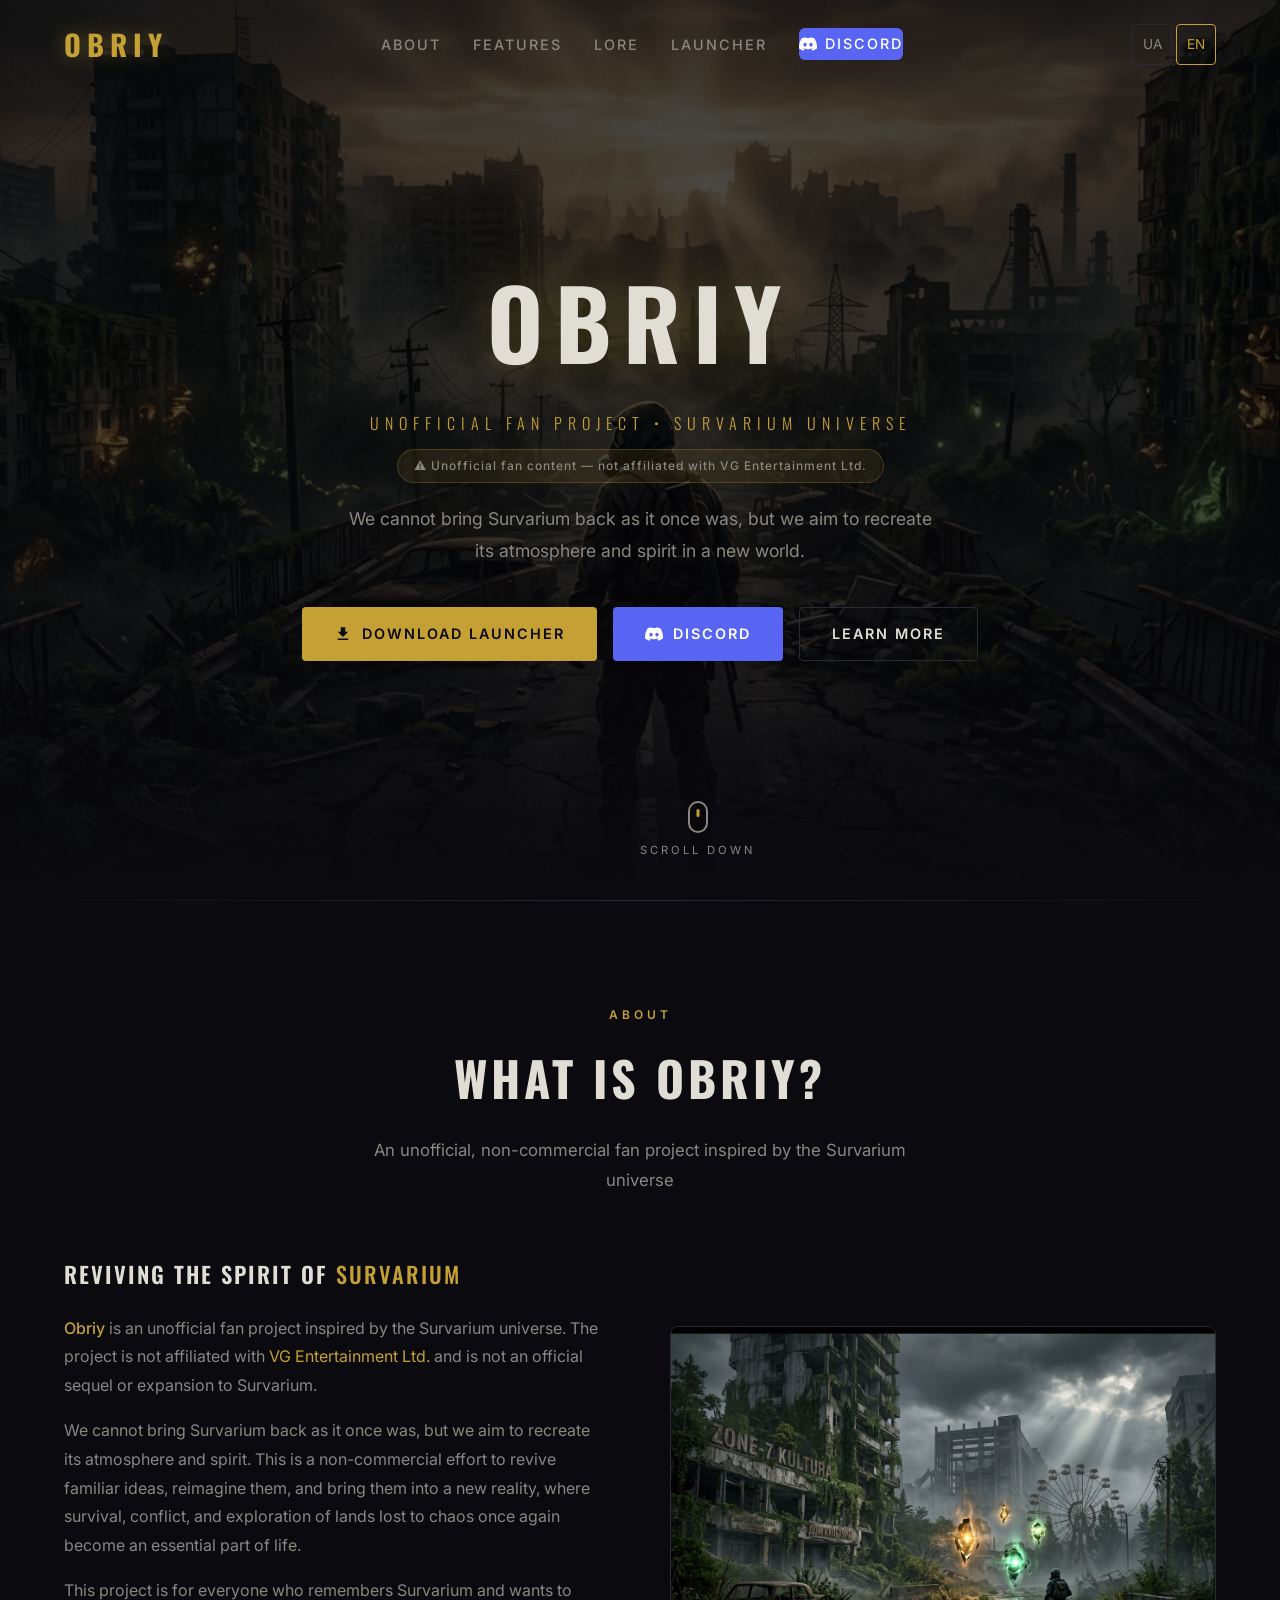
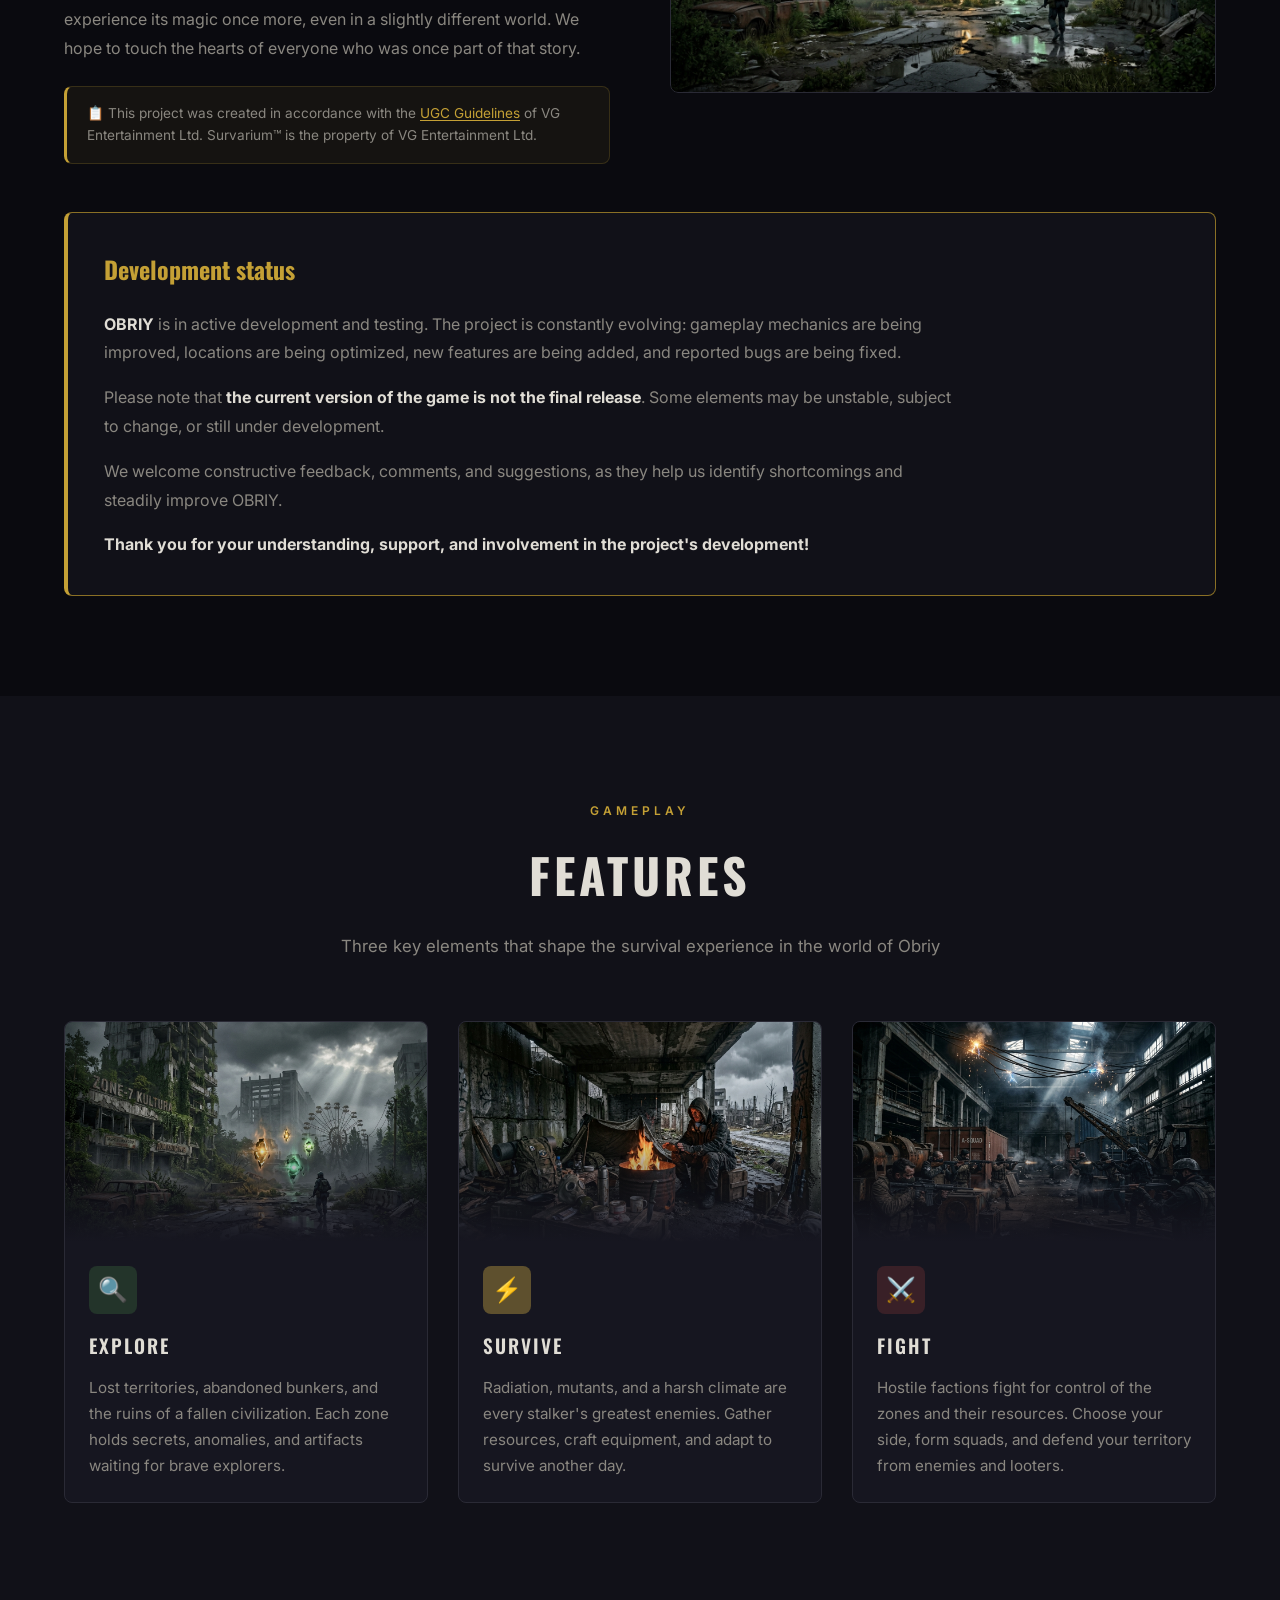
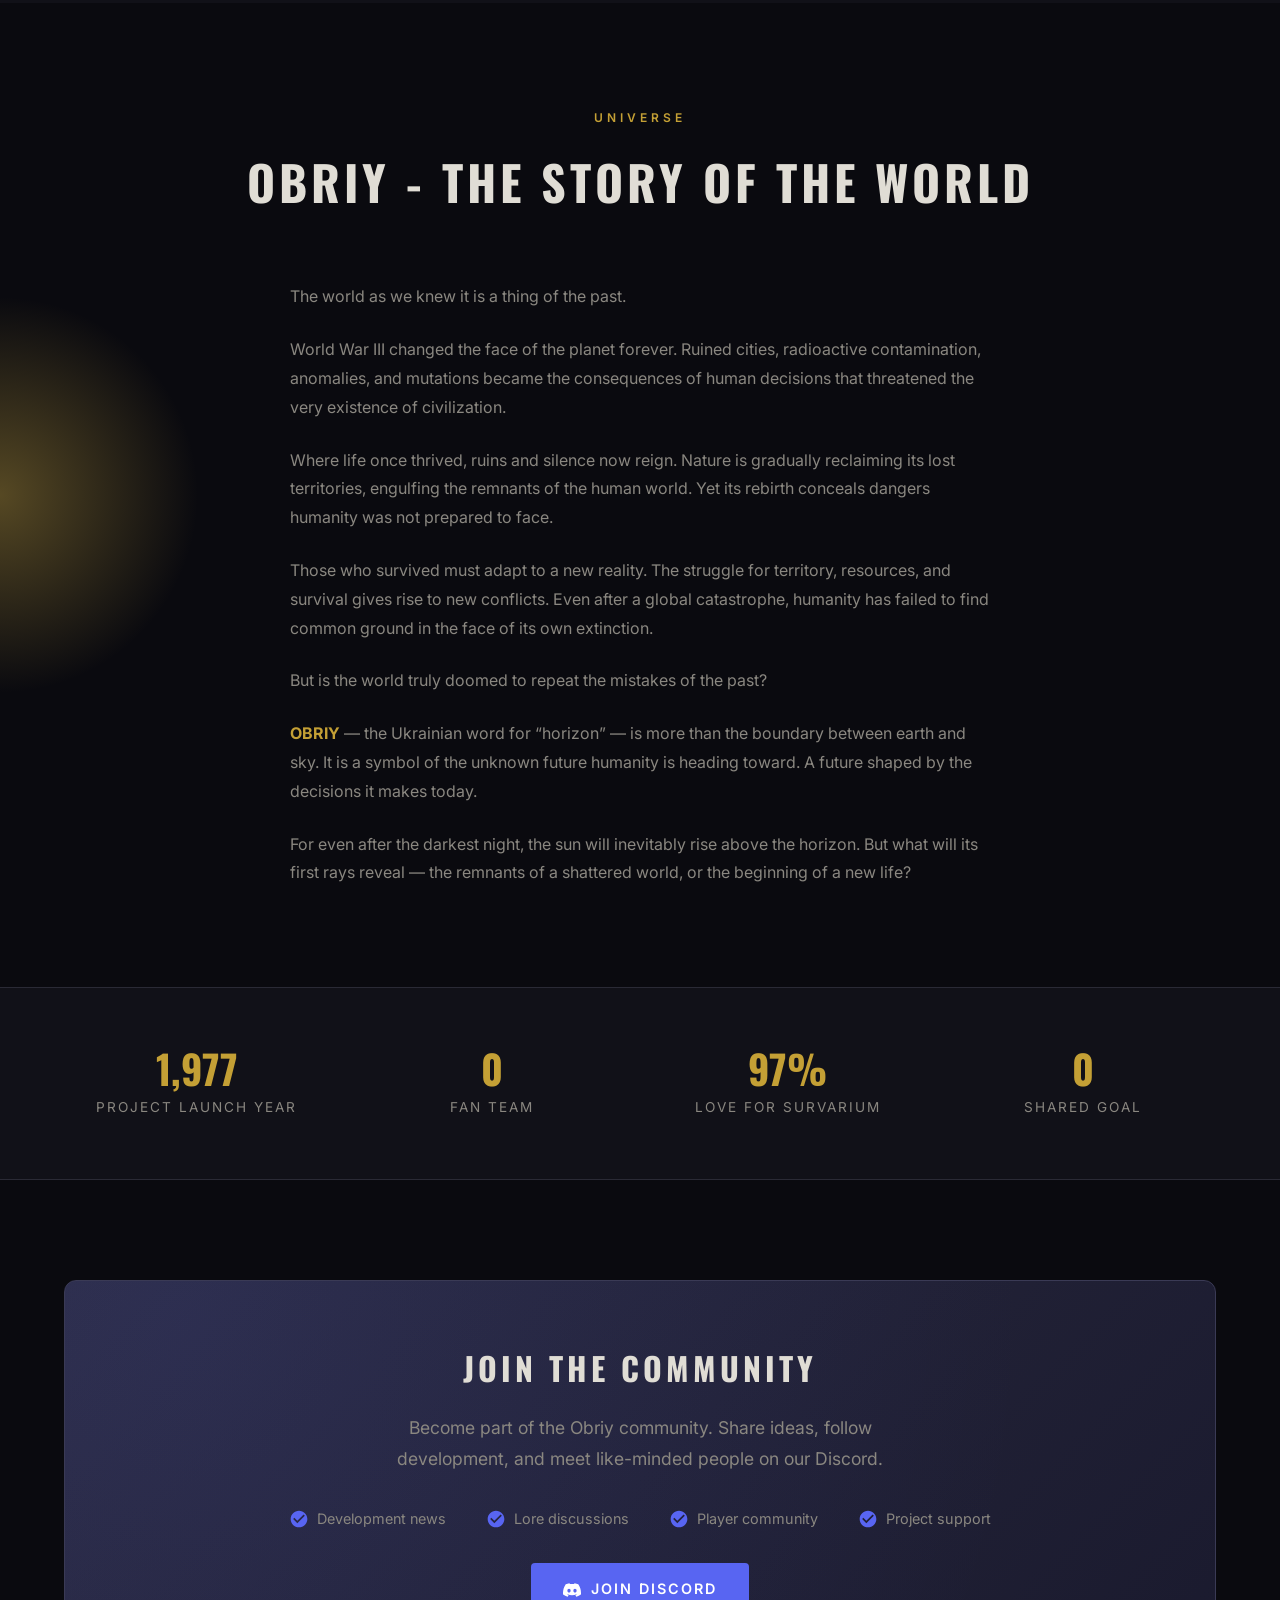
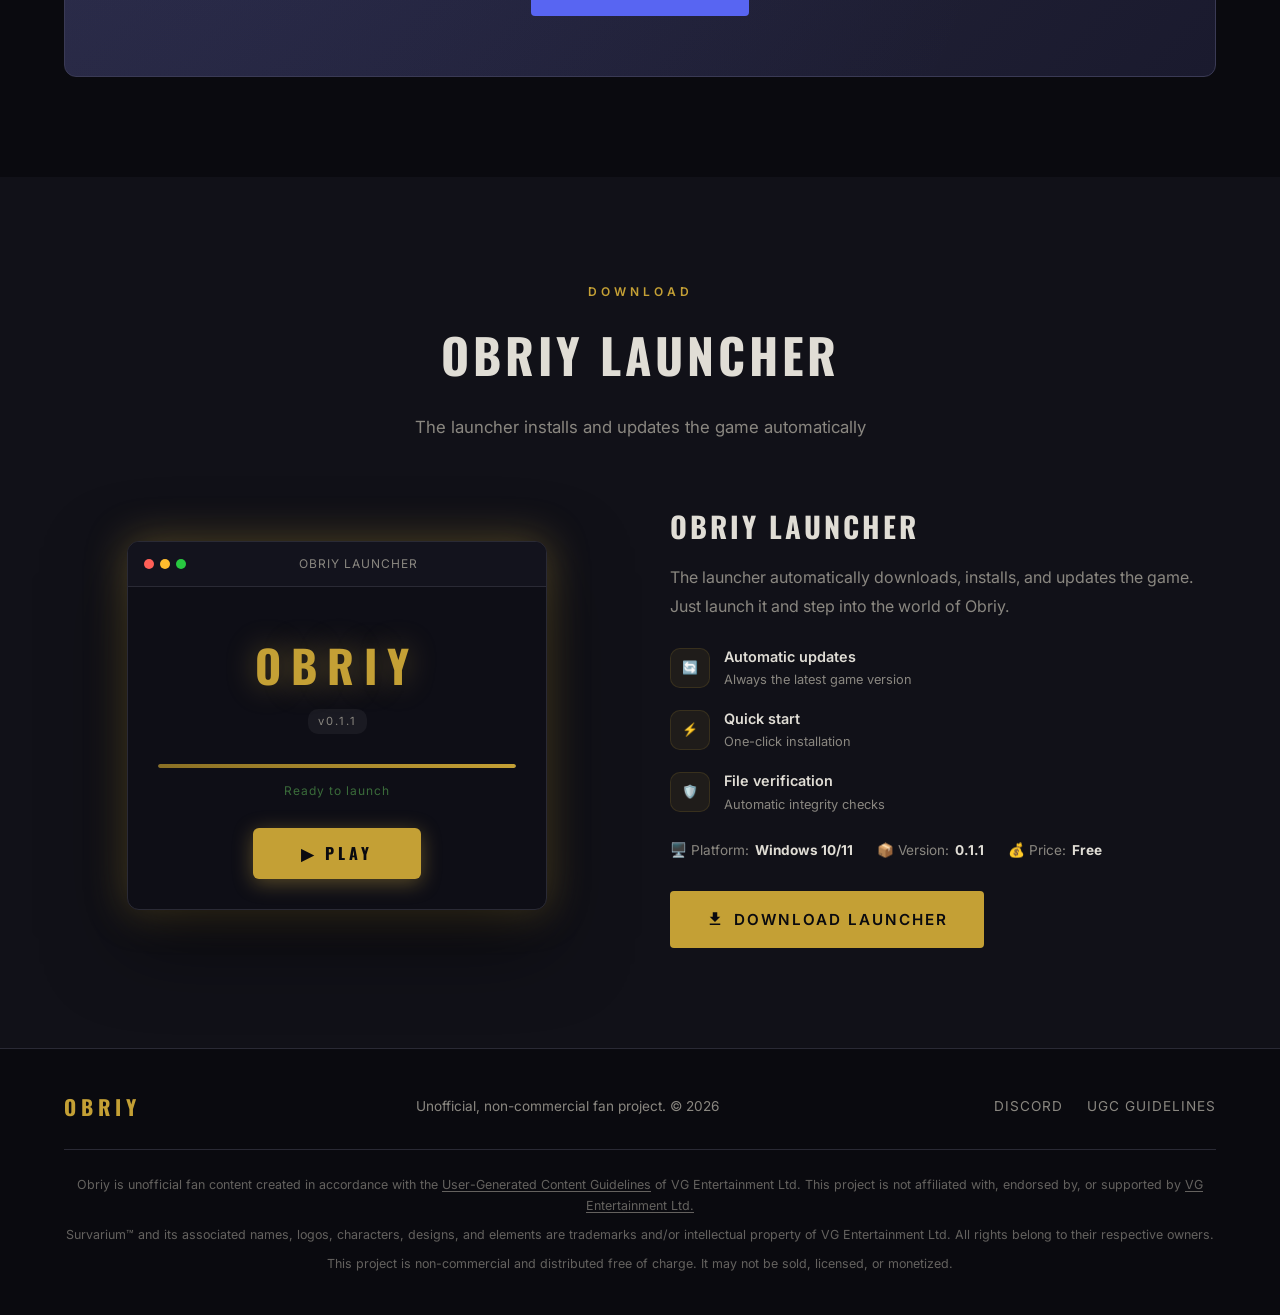
==== en.html @ e48eadc6 "Оновлення сайту: локалізація, історія світу та запускач" ====
<!DOCTYPE html>
<html lang="en">
<head>
  <meta charset="UTF-8">
  <meta name="viewport" content="width=device-width, initial-scale=1.0">
  <title>OBRIY — Unofficial Fan Project | Inspired by Survarium</title>
  <meta name="description" content="Obriy is an unofficial, non-commercial fan project inspired by the Survarium universe. Not affiliated with VG Entertainment Ltd. Created in accordance with the UGC Guidelines.">
  <meta name="keywords" content="Obriy, Survarium, fan project, fan content, unofficial, survival, post-apocalyptic, game">

  <!-- Open Graph -->
  <meta property="og:title" content="OBRIY — Unofficial Fan Project | Inspired by Survarium">
  <meta property="og:description" content="Obriy — unofficial, non-commercial fan project inspired by the Survarium universe. Not affiliated with or endorsed by VG Entertainment Ltd.">
  <meta property="og:image" content="images/hero-bg.jpg">
  <meta property="og:type" content="website">

  <!-- Fonts -->
  <link rel="preconnect" href="https://fonts.googleapis.com">
  <link rel="preconnect" href="https://fonts.gstatic.com" crossorigin>
  <link href="https://fonts.googleapis.com/css2?family=Inter:wght@300;400;500;600;700&family=Oswald:wght@300;400;500;600;700&display=swap" rel="stylesheet">

  <!-- Favicon -->
  <link rel="icon" type="image/svg+xml" href="data:image/svg+xml,%3Csvg xmlns='http://www.w3.org/2000/svg' viewBox='0 0 100 100'%3E%3Ctext y='.9em' font-size='90'%3E🌄%3C/text%3E%3C/svg%3E">

  <link rel="alternate" hreflang="uk" href="index.html">
  <link rel="alternate" hreflang="en" href="en.html">
  <script src="js/language.js"></script>

  <!-- Styles -->
  <link rel="stylesheet" href="css/style.css">

  <style>
    body { overflow: hidden; }
  </style>
</head>
<body>

  <!-- ===== PRELOADER ===== -->
  <div id="preloader">
    <div class="preloader-inner">
      <div class="preloader-logo">OBRIY</div>
      <div class="preloader-bar">
        <div class="preloader-bar-fill"></div>
      </div>
    </div>
  </div>

  <!-- ===== NAVIGATION ===== -->
  <nav class="navbar" role="navigation" aria-label="Main navigation">
    <div class="container">
      <a href="#" class="nav-logo">OBRIY</a>

      <ul class="nav-links">
        <li><a href="#about">About</a></li>
        <li><a href="#features">Features</a></li>
        <li><a href="#lore">Lore</a></li>
        <li><a href="#download">Launcher</a></li>
        <li>
          <a href="https://discord.gg/PwtxGY5gH5" target="_blank" rel="noopener" class="nav-discord">
            <svg viewBox="0 0 24 24" xmlns="http://www.w3.org/2000/svg">
              <path d="M20.317 4.37a19.791 19.791 0 0 0-4.885-1.515.074.074 0 0 0-.079.037c-.21.375-.444.864-.608 1.25a18.27 18.27 0 0 0-5.487 0 12.64 12.64 0 0 0-.617-1.25.077.077 0 0 0-.079-.037A19.736 19.736 0 0 0 3.677 4.37a.07.07 0 0 0-.032.027C.533 9.046-.32 13.58.099 18.057a.082.082 0 0 0 .031.057 19.9 19.9 0 0 0 5.993 3.03.078.078 0 0 0 .084-.028 14.09 14.09 0 0 0 1.226-1.994.076.076 0 0 0-.041-.106 13.107 13.107 0 0 1-1.872-.892.077.077 0 0 1-.008-.128 10.2 10.2 0 0 0 .372-.292.074.074 0 0 1 .077-.01c3.928 1.793 8.18 1.793 12.062 0a.074.074 0 0 1 .078.01c.12.098.246.198.373.292a.077.077 0 0 1-.006.127 12.299 12.299 0 0 1-1.873.892.077.077 0 0 0-.041.107c.36.698.772 1.362 1.225 1.993a.076.076 0 0 0 .084.028 19.839 19.839 0 0 0 6.002-3.03.077.077 0 0 0 .032-.054c.5-5.177-.838-9.674-3.549-13.66a.061.061 0 0 0-.031-.03zM8.02 15.33c-1.183 0-2.157-1.085-2.157-2.419 0-1.333.956-2.419 2.157-2.419 1.21 0 2.176 1.095 2.157 2.42 0 1.333-.956 2.418-2.157 2.418zm7.975 0c-1.183 0-2.157-1.085-2.157-2.419 0-1.333.956-2.419 2.157-2.419 1.21 0 2.176 1.095 2.157 2.42 0 1.333-.947 2.418-2.157 2.418z"/>
            </svg>
            Discord
          </a>
        </li>
      </ul>

      <div class="language-switch" role="group" aria-label="Site language">
        <a href="index.html?lang=uk" lang="uk" hreflang="uk" data-language="uk" >UA</a>
        <a href="en.html?lang=en" lang="en" hreflang="en" data-language="en" aria-current="true">EN</a>
      </div>

      <div class="nav-toggle" aria-label="Open menu">
        <span></span>
        <span></span>
        <span></span>
      </div>
    </div>
  </nav>

  <!-- ===== HERO ===== -->
  <section class="hero" id="hero">
    <div class="hero-bg"></div>
    <div class="hero-overlay"></div>

    <!-- Floating particles -->
    <div class="hero-particles">
      <div class="particle"></div>
      <div class="particle"></div>
      <div class="particle"></div>
      <div class="particle"></div>
      <div class="particle"></div>
      <div class="particle"></div>
      <div class="particle"></div>
      <div class="particle"></div>
    </div>

    <div class="hero-content">
      <h1 class="hero-title">OBRIY</h1>
      <p class="hero-subtitle">Unofficial Fan Project • Survarium Universe</p>
      <p class="hero-fan-badge">⚠ Unofficial fan content — not affiliated with VG Entertainment Ltd.</p>
      <p class="hero-description">
        We cannot bring Survarium back as it once was, but we aim to recreate its atmosphere and spirit in a new world.
      </p>
      <div class="hero-actions">
        <a href="https://github.com/ObriyGame/Obriy/releases/download/Launcher_Setup_0.1.1/OBRIY_Launcher_Setup_0.1.1.exe" class="btn btn-primary">
          <svg viewBox="0 0 24 24" xmlns="http://www.w3.org/2000/svg"><path d="M19 9h-4V3H9v6H5l7 7 7-7zM5 18v2h14v-2H5z"/></svg>
          Download launcher
        </a>
        <a href="https://discord.gg/PwtxGY5gH5" target="_blank" rel="noopener" class="btn btn-discord">
          <svg viewBox="0 0 24 24" xmlns="http://www.w3.org/2000/svg">
            <path d="M20.317 4.37a19.791 19.791 0 0 0-4.885-1.515.074.074 0 0 0-.079.037c-.21.375-.444.864-.608 1.25a18.27 18.27 0 0 0-5.487 0 12.64 12.64 0 0 0-.617-1.25.077.077 0 0 0-.079-.037A19.736 19.736 0 0 0 3.677 4.37a.07.07 0 0 0-.032.027C.533 9.046-.32 13.58.099 18.057a.082.082 0 0 0 .031.057 19.9 19.9 0 0 0 5.993 3.03.078.078 0 0 0 .084-.028 14.09 14.09 0 0 0 1.226-1.994.076.076 0 0 0-.041-.106 13.107 13.107 0 0 1-1.872-.892.077.077 0 0 1-.008-.128 10.2 10.2 0 0 0 .372-.292.074.074 0 0 1 .077-.01c3.928 1.793 8.18 1.793 12.062 0a.074.074 0 0 1 .078.01c.12.098.246.198.373.292a.077.077 0 0 1-.006.127 12.299 12.299 0 0 1-1.873.892.077.077 0 0 0-.041.107c.36.698.772 1.362 1.225 1.993a.076.076 0 0 0 .084.028 19.839 19.839 0 0 0 6.002-3.03.077.077 0 0 0 .032-.054c.5-5.177-.838-9.674-3.549-13.66a.061.061 0 0 0-.031-.03zM8.02 15.33c-1.183 0-2.157-1.085-2.157-2.419 0-1.333.956-2.419 2.157-2.419 1.21 0 2.176 1.095 2.157 2.42 0 1.333-.956 2.418-2.157 2.418zm7.975 0c-1.183 0-2.157-1.085-2.157-2.419 0-1.333.956-2.419 2.157-2.419 1.21 0 2.176 1.095 2.157 2.42 0 1.333-.947 2.418-2.157 2.418z"/>
          </svg>
          Discord
        </a>
        <a href="#about" class="btn btn-outline">Learn more</a>
      </div>
    </div>

    <div class="scroll-indicator">
      <div class="mouse"></div>
      <span>Scroll down</span>
    </div>
  </section>

  <!-- ===== ABOUT ===== -->
  <section class="about section-padding" id="about">
    <div class="container">
      <div class="section-header reveal">
        <span class="section-tag">About</span>
        <h2 class="section-title">What is Obriy?</h2>
        <p class="section-desc">
          An unofficial, non-commercial fan project inspired by the Survarium universe
        </p>
      </div>

      <div class="about-grid">
        <div class="about-text reveal">
          <h3>Reviving the spirit of <span class="highlight">Survarium</span></h3>
          <p>
            <span class="highlight">Obriy</span> is an unofficial fan project inspired by the Survarium universe. The project is not affiliated with 
            <a href="https://vgentertainment.com" target="_blank" rel="noopener">VG Entertainment Ltd.</a> 
            and is not an official sequel or expansion to Survarium.
          </p>
          <p>
            We cannot bring Survarium back as it once was, but we aim to recreate its atmosphere and spirit. This is a non-commercial effort to revive familiar ideas, reimagine them, and bring them into a new reality, where survival, conflict, and exploration of lands lost to chaos once again become an essential part of life.
          </p>
          <p>
            This project is for everyone who remembers Survarium and wants to experience its magic once more, even in a slightly different world. We hope to touch the hearts of everyone who was once part of that story.
          </p>
          <div class="ugc-notice">
            <p>
              📋 This project was created in accordance with the 
              <a href="https://vgentertainment.com/ugc-guidelines/" target="_blank" rel="noopener">UGC Guidelines</a> 
              of VG Entertainment Ltd. Survarium™ is the property of VG Entertainment Ltd.
            </p>
          </div>
        </div>
        <div class="about-image reveal reveal-delay-2">
          <img src="images/feature-explore.jpg" alt="Mysterious territories of Obriy" loading="lazy">
        </div>
      </div>

      <aside class="development-notice" aria-labelledby="development-title">
        <h3 id="development-title">Development status</h3>
        <p><strong>OBRIY</strong> is in active development and testing. The project is constantly evolving: gameplay mechanics are being improved, locations are being optimized, new features are being added, and reported bugs are being fixed.</p>
        <p>Please note that <strong>the current version of the game is not the final release</strong>. Some elements may be unstable, subject to change, or still under development.</p>
        <p>We welcome constructive feedback, comments, and suggestions, as they help us identify shortcomings and steadily improve OBRIY.</p>
        <p><strong>Thank you for your understanding, support, and involvement in the project's development!</strong></p>
      </aside>
    </div>
  </section>

  <!-- ===== FEATURES ===== -->
  <section class="features section-padding" id="features">
    <div class="container">
      <div class="section-header reveal">
        <span class="section-tag">Gameplay</span>
        <h2 class="section-title">Features</h2>
        <p class="section-desc">
          Three key elements that shape the survival experience in the world of Obriy
        </p>
      </div>

      <div class="features-grid">
        <!-- Feature 1: Explore -->
        <div class="feature-card reveal reveal-delay-1">
          <div class="feature-card-image">
            <img src="images/feature-explore.jpg" alt="Exploring the zones" loading="lazy">
          </div>
          <div class="feature-card-content">
            <div class="feature-icon explore">🔍</div>
            <h3>Explore</h3>
            <p>
              Lost territories, abandoned bunkers, and the ruins of a fallen civilization. Each zone holds secrets, anomalies, and artifacts waiting for brave explorers.
            </p>
          </div>
        </div>

        <!-- Feature 2: Survive -->
        <div class="feature-card reveal reveal-delay-2">
          <div class="feature-card-image">
            <img src="images/feature-survive.jpg" alt="Survival" loading="lazy">
          </div>
          <div class="feature-card-content">
            <div class="feature-icon survive">⚡</div>
            <h3>Survive</h3>
            <p>
              Radiation, mutants, and a harsh climate are every stalker's greatest enemies. Gather resources, craft equipment, and adapt to survive another day.
            </p>
          </div>
        </div>

        <!-- Feature 3: Fight -->
        <div class="feature-card reveal reveal-delay-3">
          <div class="feature-card-image">
            <img src="images/feature-fight.jpg" alt="Combat" loading="lazy">
          </div>
          <div class="feature-card-content">
            <div class="feature-icon fight">⚔️</div>
            <h3>Fight</h3>
            <p>
              Hostile factions fight for control of the zones and their resources. Choose your side, form squads, and defend your territory from enemies and looters.
            </p>
          </div>
        </div>
      </div>
    </div>
  </section>

  <!-- ===== LORE ===== -->
  <section class="lore section-padding" id="lore">
    <div class="container">
      <div class="lore-content">
        <div class="section-header reveal">
          <span class="section-tag">Universe</span>
          <h2 class="section-title">OBRIY - The Story of the World</h2>
        </div>

        <div class="lore-story">
          <p class="reveal">The world as we knew it is a thing of the past.</p>
          <p class="reveal">World War III changed the face of the planet forever. Ruined cities, radioactive contamination, anomalies, and mutations became the consequences of human decisions that threatened the very existence of civilization.</p>
          <p class="reveal">Where life once thrived, ruins and silence now reign. Nature is gradually reclaiming its lost territories, engulfing the remnants of the human world. Yet its rebirth conceals dangers humanity was not prepared to face.</p>
          <p class="reveal">Those who survived must adapt to a new reality. The struggle for territory, resources, and survival gives rise to new conflicts. Even after a global catastrophe, humanity has failed to find common ground in the face of its own extinction.</p>
          <p class="reveal">But is the world truly doomed to repeat the mistakes of the past?</p>
          <p class="reveal"><strong>OBRIY</strong> — the Ukrainian word for “horizon” — is more than the boundary between earth and sky. It is a symbol of the unknown future humanity is heading toward. A future shaped by the decisions it makes today.</p>
          <p class="reveal">For even after the darkest night, the sun will inevitably rise above the horizon. But what will its first rays reveal — the remnants of a shattered world, or the beginning of a new life?</p>
        </div>
      </div>
    </div>
  </section>

  <!-- ===== STATS ===== -->
  <section class="stats" id="stats">
    <div class="container">
      <div class="stats-grid">
        <div class="stat-item reveal">
          <div class="stat-number" data-target="2025" data-suffix="">0</div>
          <div class="stat-label">Project launch year</div>
        </div>
        <div class="stat-item reveal reveal-delay-1">
          <div class="stat-number" data-target="1" data-suffix="">0</div>
          <div class="stat-label">Fan team</div>
        </div>
        <div class="stat-item reveal reveal-delay-2">
          <div class="stat-number" data-target="100" data-suffix="%">0</div>
          <div class="stat-label">Love for Survarium</div>
        </div>
        <div class="stat-item reveal reveal-delay-3">
          <div class="stat-number" data-target="1" data-suffix="">0</div>
          <div class="stat-label">Shared goal</div>
        </div>
      </div>
    </div>
  </section>

  <!-- ===== COMMUNITY / DISCORD ===== -->
  <section class="community section-padding" id="community">
    <div class="container">
      <div class="community-card reveal">
        <h2>Join the community</h2>
        <p>
          Become part of the Obriy community. Share ideas, follow development, and meet like-minded people on our Discord.
        </p>

        <div class="discord-features">
          <div class="discord-feature">
            <svg viewBox="0 0 24 24" xmlns="http://www.w3.org/2000/svg">
              <path d="M12 2C6.48 2 2 6.48 2 12s4.48 10 10 10 10-4.48 10-10S17.52 2 12 2zm-2 15l-5-5 1.41-1.41L10 14.17l7.59-7.59L19 8l-9 9z"/>
            </svg>
            Development news
          </div>
          <div class="discord-feature">
            <svg viewBox="0 0 24 24" xmlns="http://www.w3.org/2000/svg">
              <path d="M12 2C6.48 2 2 6.48 2 12s4.48 10 10 10 10-4.48 10-10S17.52 2 12 2zm-2 15l-5-5 1.41-1.41L10 14.17l7.59-7.59L19 8l-9 9z"/>
            </svg>
            Lore discussions
          </div>
          <div class="discord-feature">
            <svg viewBox="0 0 24 24" xmlns="http://www.w3.org/2000/svg">
              <path d="M12 2C6.48 2 2 6.48 2 12s4.48 10 10 10 10-4.48 10-10S17.52 2 12 2zm-2 15l-5-5 1.41-1.41L10 14.17l7.59-7.59L19 8l-9 9z"/>
            </svg>
            Player community
          </div>
          <div class="discord-feature">
            <svg viewBox="0 0 24 24" xmlns="http://www.w3.org/2000/svg">
              <path d="M12 2C6.48 2 2 6.48 2 12s4.48 10 10 10 10-4.48 10-10S17.52 2 12 2zm-2 15l-5-5 1.41-1.41L10 14.17l7.59-7.59L19 8l-9 9z"/>
            </svg>
            Project support
          </div>
        </div>

        <a href="https://discord.gg/PwtxGY5gH5" target="_blank" rel="noopener" class="btn btn-discord">
          <svg viewBox="0 0 24 24" xmlns="http://www.w3.org/2000/svg">
            <path d="M20.317 4.37a19.791 19.791 0 0 0-4.885-1.515.074.074 0 0 0-.079.037c-.21.375-.444.864-.608 1.25a18.27 18.27 0 0 0-5.487 0 12.64 12.64 0 0 0-.617-1.25.077.077 0 0 0-.079-.037A19.736 19.736 0 0 0 3.677 4.37a.07.07 0 0 0-.032.027C.533 9.046-.32 13.58.099 18.057a.082.082 0 0 0 .031.057 19.9 19.9 0 0 0 5.993 3.03.078.078 0 0 0 .084-.028 14.09 14.09 0 0 0 1.226-1.994.076.076 0 0 0-.041-.106 13.107 13.107 0 0 1-1.872-.892.077.077 0 0 1-.008-.128 10.2 10.2 0 0 0 .372-.292.074.074 0 0 1 .077-.01c3.928 1.793 8.18 1.793 12.062 0a.074.074 0 0 1 .078.01c.12.098.246.198.373.292a.077.077 0 0 1-.006.127 12.299 12.299 0 0 1-1.873.892.077.077 0 0 0-.041.107c.36.698.772 1.362 1.225 1.993a.076.076 0 0 0 .084.028 19.839 19.839 0 0 0 6.002-3.03.077.077 0 0 0 .032-.054c.5-5.177-.838-9.674-3.549-13.66a.061.061 0 0 0-.031-.03zM8.02 15.33c-1.183 0-2.157-1.085-2.157-2.419 0-1.333.956-2.419 2.157-2.419 1.21 0 2.176 1.095 2.157 2.42 0 1.333-.956 2.418-2.157 2.418zm7.975 0c-1.183 0-2.157-1.085-2.157-2.419 0-1.333.956-2.419 2.157-2.419 1.21 0 2.176 1.095 2.157 2.42 0 1.333-.947 2.418-2.157 2.418z"/>
          </svg>
          Join Discord
        </a>
      </div>
    </div>
  </section>

  <!-- ===== DOWNLOAD LAUNCHER ===== -->
  <section class="download section-padding" id="download">
    <div class="container">
      <div class="section-header reveal">
        <span class="section-tag">Download</span>
        <h2 class="section-title">Obriy Launcher</h2>
        <p class="section-desc">
          The launcher installs and updates the game automatically
        </p>
      </div>

      <div class="download-launcher reveal">
        <!-- Launcher visual -->
        <div class="launcher-preview">
          <div class="launcher-window">
            <div class="launcher-titlebar">
              <div class="launcher-dots">
                <span></span><span></span><span></span>
              </div>
              <span class="launcher-titlebar-text">Obriy Launcher</span>
              <div></div>
            </div>
            <div class="launcher-body">
              <div class="launcher-logo-area">
                <span class="launcher-logo-text">OBRIY</span>
                <span class="launcher-version">v0.1.1</span>
              </div>
              <div class="launcher-progress">
                <div class="launcher-progress-bar">
                  <div class="launcher-progress-fill"></div>
                </div>
                <span class="launcher-progress-label">Ready to launch</span>
              </div>
              <div class="launcher-play-btn">▶ PLAY</div>
            </div>
          </div>
        </div>

        <!-- Launcher info -->
        <div class="launcher-info">
          <h3>Obriy Launcher</h3>
          <p>
            The launcher automatically downloads, installs, and updates the game. Just launch it and step into the world of Obriy.
          </p>

          <div class="launcher-features">
            <div class="launcher-feature">
              <span class="launcher-feature-icon">🔄</span>
              <div>
                <strong>Automatic updates</strong>
                <span>Always the latest game version</span>
              </div>
            </div>
            <div class="launcher-feature">
              <span class="launcher-feature-icon">⚡</span>
              <div>
                <strong>Quick start</strong>
                <span>One-click installation</span>
              </div>
            </div>
            <div class="launcher-feature">
              <span class="launcher-feature-icon">🛡️</span>
              <div>
                <strong>File verification</strong>
                <span>Automatic integrity checks</span>
              </div>
            </div>
          </div>

          <div class="download-meta">
            <span>🖥️ Platform: <strong>Windows 10/11</strong></span>
            <span>📦 Version: <strong>0.1.1</strong></span>
            <span>💰 Price: <strong>Free</strong></span>
          </div>

          <div class="download-actions">
            <a href="https://github.com/ObriyGame/Obriy/releases/download/Launcher_Setup_0.1.1/OBRIY_Launcher_Setup_0.1.1.exe" class="btn btn-primary btn-lg">
              <svg viewBox="0 0 24 24" xmlns="http://www.w3.org/2000/svg"><path d="M19 9h-4V3H9v6H5l7 7 7-7zM5 18v2h14v-2H5z"/></svg>
              Download launcher
            </a>
          </div>

        </div>
      </div>
    </div>
  </section>

  <!-- ===== FOOTER ===== -->
  <footer class="footer">
    <div class="container">
      <div class="footer-content">
        <div class="footer-logo">OBRIY</div>
        <div class="footer-text">
          Unofficial, non-commercial fan project. &copy; 2026
        </div>
        <div class="footer-links">
          <a href="https://discord.gg/PwtxGY5gH5" target="_blank" rel="noopener">Discord</a>
          <a href="https://vgentertainment.com/ugc-guidelines/" target="_blank" rel="noopener">UGC Guidelines</a>
        </div>
      </div>
      <div class="footer-legal">
        <p>
          Obriy is unofficial fan content created in accordance with the 
          <a href="https://vgentertainment.com/ugc-guidelines/" target="_blank" rel="noopener">User-Generated Content Guidelines</a> 
          of VG Entertainment Ltd. This project is not affiliated with, endorsed by, or supported by 
          <a href="https://vgentertainment.com" target="_blank" rel="noopener">VG Entertainment Ltd.</a>
        </p>
        <p>
          Survarium™ and its associated names, logos, characters, designs, and elements are trademarks and/or intellectual property of VG Entertainment Ltd. All rights belong to their respective owners.
        </p>
        <p>
          This project is non-commercial and distributed free of charge. It may not be sold, licensed, or monetized.
        </p>
      </div>
    </div>
  </footer>

  <!-- Scripts -->
  <script src="js/main.js"></script>
</body>
</html>
---- css/style.css ----
/* =========================================
   OBRIY — Game Website Stylesheet
   Post-apocalyptic dark theme
   ========================================= */

/* --- CSS Variables & Reset --- */
:root {
  --color-bg: #0a0a0f;
  --color-bg-alt: #111118;
  --color-bg-card: #161620;
  --color-text: #e0ddd5;
  --color-text-muted: #8a8780;
  --color-accent: #c4a035;
  --color-accent-glow: #d4b04560;
  --color-accent-dark: #8a7025;
  --color-danger: #8b3a3a;
  --color-green: #3a6b3a;
  --color-green-glow: #4a8b4a40;
  --color-border: #2a2a35;
  --font-heading: 'Oswald', sans-serif;
  --font-body: 'Inter', sans-serif;
  --transition-fast: 0.2s ease;
  --transition-medium: 0.4s ease;
  --transition-slow: 0.8s ease;
}

*, *::before, *::after {
  margin: 0;
  padding: 0;
  box-sizing: border-box;
}

html {
  scroll-behavior: smooth;
  font-size: 16px;
}

body {
  font-family: var(--font-body);
  background-color: var(--color-bg);
  color: var(--color-text);
  line-height: 1.7;
  overflow-x: hidden;
  -webkit-font-smoothing: antialiased;
  -moz-osx-font-smoothing: grayscale;
}

a {
  color: var(--color-accent);
  text-decoration: none;
  transition: color var(--transition-fast);
}

a:hover {
  color: #e0c050;
}

img {
  max-width: 100%;
  height: auto;
  display: block;
}

/* --- Utility --- */
.container {
  max-width: 1200px;
  margin: 0 auto;
  padding: 0 24px;
}

.section-padding {
  padding: 100px 0;
}

.text-center {
  text-align: center;
}

.text-accent {
  color: var(--color-accent);
}

.text-muted {
  color: var(--color-text-muted);
}

/* --- Preloader --- */
#preloader {
  position: fixed;
  top: 0;
  left: 0;
  width: 100%;
  height: 100%;
  background: var(--color-bg);
  display: flex;
  align-items: center;
  justify-content: center;
  z-index: 10000;
  transition: opacity 0.6s ease, visibility 0.6s ease;
}

#preloader.hidden {
  opacity: 0;
  visibility: hidden;
}

.preloader-inner {
  text-align: center;
}

.preloader-logo {
  font-family: var(--font-heading);
  font-size: 3rem;
  font-weight: 700;
  letter-spacing: 8px;
  color: var(--color-accent);
  text-shadow: 0 0 30px var(--color-accent-glow);
  animation: pulse-glow 2s ease-in-out infinite;
}

.preloader-bar {
  width: 200px;
  height: 2px;
  background: var(--color-border);
  margin: 20px auto 0;
  border-radius: 2px;
  overflow: hidden;
}

.preloader-bar-fill {
  width: 0%;
  height: 100%;
  background: var(--color-accent);
  animation: loading-bar 2s ease-in-out forwards;
}

@keyframes loading-bar {
  0% { width: 0%; }
  50% { width: 70%; }
  100% { width: 100%; }
}

@keyframes pulse-glow {
  0%, 100% { text-shadow: 0 0 20px var(--color-accent-glow); }
  50% { text-shadow: 0 0 40px var(--color-accent-glow), 0 0 80px var(--color-accent-glow); }
}

/* --- Navigation --- */
.navbar {
  position: fixed;
  top: 0;
  left: 0;
  width: 100%;
  padding: 20px 0;
  z-index: 1000;
  transition: all var(--transition-medium);
  background: transparent;
}

.navbar.scrolled {
  background: rgba(10, 10, 15, 0.95);
  backdrop-filter: blur(20px);
  -webkit-backdrop-filter: blur(20px);
  padding: 12px 0;
  border-bottom: 1px solid var(--color-border);
}

.navbar .container {
  display: flex;
  align-items: center;
  justify-content: space-between;
}

.nav-logo {
  font-family: var(--font-heading);
  font-size: 1.8rem;
  font-weight: 700;
  letter-spacing: 6px;
  color: var(--color-accent);
  text-shadow: 0 0 20px var(--color-accent-glow);
}

.nav-links {
  display: flex;
  list-style: none;
  gap: 32px;
  align-items: center;
}

.nav-links a {
  color: var(--color-text-muted);
  font-size: 0.9rem;
  text-transform: uppercase;
  letter-spacing: 2px;
  font-weight: 500;
  position: relative;
  padding: 4px 0;
}

.nav-links a::after {
  content: '';
  position: absolute;
  bottom: 0;
  left: 0;
  width: 0;
  height: 1px;
  background: var(--color-accent);
  transition: width var(--transition-medium);
}

.nav-links a:hover {
  color: var(--color-text);
}

.nav-links a:hover::after {
  width: 100%;
}

.nav-discord {
  display: inline-flex;
  align-items: center;
  gap: 8px;
  background: #5865F2;
  color: #fff !important;
  padding: 8px 20px;
  border-radius: 6px;
  font-size: 0.85rem;
  font-weight: 600;
  letter-spacing: 1px;
  transition: all var(--transition-fast);
}

.nav-discord:hover {
  background: #4752c4;
  color: #fff !important;
  transform: translateY(-2px);
  box-shadow: 0 4px 20px rgba(88, 101, 242, 0.3);
}

.nav-discord svg {
  width: 18px;
  height: 18px;
  fill: currentColor;
}

/* Mobile menu toggle */
.nav-toggle {
  display: none;
  flex-direction: column;
  gap: 5px;
  cursor: pointer;
  padding: 5px;
}

.nav-toggle span {
  width: 24px;
  height: 2px;
  background: var(--color-text);
  transition: all var(--transition-fast);
}

.nav-toggle.active span:nth-child(1) {
  transform: rotate(45deg) translate(5px, 5px);
}

.nav-toggle.active span:nth-child(2) {
  opacity: 0;
}

.nav-toggle.active span:nth-child(3) {
  transform: rotate(-45deg) translate(5px, -5px);
}

/* --- Hero Section --- */
.hero {
  position: relative;
  height: 100vh;
  min-height: 700px;
  display: flex;
  align-items: center;
  justify-content: center;
  overflow: hidden;
}

.hero-bg {
  position: absolute;
  top: 0;
  left: 0;
  width: 100%;
  height: 100%;
  background-image: url('../images/hero-bg.jpg');
  background-size: cover;
  background-position: center;
  background-repeat: no-repeat;
  filter: brightness(0.4) saturate(0.7);
  transform: scale(1.05);
  transition: transform 10s ease;
}

.hero:hover .hero-bg {
  transform: scale(1.0);
}

.hero-overlay {
  position: absolute;
  top: 0;
  left: 0;
  width: 100%;
  height: 100%;
  background: linear-gradient(
    180deg,
    rgba(10, 10, 15, 0.4) 0%,
    rgba(10, 10, 15, 0.2) 40%,
    rgba(10, 10, 15, 0.6) 80%,
    rgba(10, 10, 15, 1) 100%
  );
}

.hero-particles {
  position: absolute;
  top: 0;
  left: 0;
  width: 100%;
  height: 100%;
  pointer-events: none;
}

.particle {
  position: absolute;
  width: 2px;
  height: 2px;
  background: var(--color-accent);
  border-radius: 50%;
  opacity: 0;
  animation: float-particle 8s ease-in-out infinite;
}

.particle:nth-child(1) { left: 10%; top: 20%; animation-delay: 0s; }
.particle:nth-child(2) { left: 25%; top: 60%; animation-delay: 1s; }
.particle:nth-child(3) { left: 45%; top: 30%; animation-delay: 2s; }
.particle:nth-child(4) { left: 60%; top: 70%; animation-delay: 3s; }
.particle:nth-child(5) { left: 75%; top: 40%; animation-delay: 4s; }
.particle:nth-child(6) { left: 85%; top: 80%; animation-delay: 5s; }
.particle:nth-child(7) { left: 35%; top: 50%; animation-delay: 6s; }
.particle:nth-child(8) { left: 90%; top: 15%; animation-delay: 7s; }

@keyframes float-particle {
  0% { transform: translateY(0) scale(1); opacity: 0; }
  20% { opacity: 0.6; }
  50% { transform: translateY(-80px) scale(1.5); opacity: 0.3; }
  100% { transform: translateY(-160px) scale(0.5); opacity: 0; }
}

.hero-content {
  position: relative;
  z-index: 2;
  text-align: center;
  max-width: 800px;
  padding: 0 24px;
}

.hero-logo {
  max-width: 500px;
  margin: 0 auto 24px;
}

.hero-title {
  font-family: var(--font-heading);
  font-size: clamp(3rem, 8vw, 6rem);
  font-weight: 700;
  letter-spacing: 12px;
  text-transform: uppercase;
  color: var(--color-text);
  text-shadow: 0 0 60px var(--color-accent-glow);
  margin-bottom: 8px;
  opacity: 0;
  animation: fade-in-up 1s ease 0.5s forwards;
}

.hero-subtitle {
  font-family: var(--font-heading);
  font-size: 1rem;
  font-weight: 300;
  letter-spacing: 6px;
  text-transform: uppercase;
  color: var(--color-accent);
  margin-bottom: 12px;
  opacity: 0;
  animation: fade-in-up 1s ease 0.8s forwards;
}

.hero-fan-badge {
  display: inline-block;
  font-size: 0.75rem;
  font-weight: 500;
  letter-spacing: 1px;
  color: var(--color-text-muted);
  background: rgba(196, 160, 53, 0.1);
  border: 1px solid rgba(196, 160, 53, 0.25);
  padding: 6px 16px;
  border-radius: 20px;
  margin-bottom: 20px;
  opacity: 0;
  animation: fade-in-up 1s ease 0.95s forwards;
}

.hero-description {
  font-size: 1.1rem;
  color: var(--color-text-muted);
  max-width: 600px;
  margin: 0 auto 40px;
  line-height: 1.8;
  opacity: 0;
  animation: fade-in-up 1s ease 1.1s forwards;
}

.hero-actions {
  display: flex;
  gap: 16px;
  justify-content: center;
  flex-wrap: wrap;
  opacity: 0;
  animation: fade-in-up 1s ease 1.4s forwards;
}

@keyframes fade-in-up {
  from { opacity: 0; transform: translateY(30px); }
  to { opacity: 1; transform: translateY(0); }
}

/* --- Buttons --- */
.btn {
  display: inline-flex;
  align-items: center;
  gap: 10px;
  padding: 14px 32px;
  font-family: var(--font-body);
  font-size: 0.9rem;
  font-weight: 600;
  letter-spacing: 2px;
  text-transform: uppercase;
  border: none;
  cursor: pointer;
  border-radius: 4px;
  transition: all var(--transition-fast);
  position: relative;
  overflow: hidden;
}

.btn-primary {
  background: var(--color-accent);
  color: var(--color-bg);
}

.btn-primary:hover {
  background: #d4b045;
  color: var(--color-bg);
  transform: translateY(-2px);
  box-shadow: 0 8px 30px var(--color-accent-glow);
}

.btn-outline {
  background: transparent;
  color: var(--color-text);
  border: 1px solid var(--color-border);
}

.btn-outline:hover {
  border-color: var(--color-accent);
  color: var(--color-accent);
  transform: translateY(-2px);
}

.btn-discord {
  background: #5865F2;
  color: #fff;
}

.btn-discord:hover {
  background: #4752c4;
  color: #fff;
  transform: translateY(-2px);
  box-shadow: 0 8px 30px rgba(88, 101, 242, 0.3);
}

.btn svg {
  width: 18px;
  height: 18px;
  fill: currentColor;
}

/* --- Scroll indicator --- */
.scroll-indicator {
  position: absolute;
  bottom: 40px;
  left: 50%;
  transform: translateX(-50%);
  z-index: 2;
  display: flex;
  flex-direction: column;
  align-items: center;
  gap: 8px;
  opacity: 0;
  animation: fade-in-up 1s ease 1.8s forwards;
}

.scroll-indicator span {
  font-size: 0.7rem;
  letter-spacing: 3px;
  text-transform: uppercase;
  color: var(--color-text-muted);
}

.scroll-indicator .mouse {
  width: 20px;
  height: 32px;
  border: 2px solid var(--color-text-muted);
  border-radius: 10px;
  position: relative;
}

.scroll-indicator .mouse::after {
  content: '';
  width: 3px;
  height: 8px;
  background: var(--color-accent);
  border-radius: 2px;
  position: absolute;
  top: 6px;
  left: 50%;
  transform: translateX(-50%);
  animation: scroll-anim 2s ease-in-out infinite;
}

@keyframes scroll-anim {
  0% { top: 6px; opacity: 1; }
  100% { top: 18px; opacity: 0; }
}

/* --- Section Headers --- */
.section-header {
  text-align: center;
  margin-bottom: 60px;
}

.section-tag {
  font-size: 0.75rem;
  font-weight: 600;
  letter-spacing: 4px;
  text-transform: uppercase;
  color: var(--color-accent);
  margin-bottom: 12px;
  display: inline-block;
}

.section-title {
  font-family: var(--font-heading);
  font-size: clamp(2rem, 4vw, 3rem);
  font-weight: 700;
  letter-spacing: 4px;
  text-transform: uppercase;
  color: var(--color-text);
  margin-bottom: 16px;
}

.section-desc {
  font-size: 1.05rem;
  color: var(--color-text-muted);
  max-width: 600px;
  margin: 0 auto;
  line-height: 1.8;
}

/* --- About Section --- */
.about {
  background: var(--color-bg);
  position: relative;
}

.about::before {
  content: '';
  position: absolute;
  top: 0;
  left: 0;
  width: 100%;
  height: 1px;
  background: linear-gradient(90deg, transparent, var(--color-border), transparent);
}

.about-grid {
  display: grid;
  grid-template-columns: 1fr 1fr;
  gap: 60px;
  align-items: center;
}

.about-text h3 {
  font-family: var(--font-heading);
  font-size: 1.4rem;
  font-weight: 600;
  letter-spacing: 2px;
  text-transform: uppercase;
  color: var(--color-text);
  margin-bottom: 20px;
}

.about-text p {
  color: var(--color-text-muted);
  margin-bottom: 16px;
  line-height: 1.8;
}

.about-text .highlight {
  color: var(--color-accent);
  font-weight: 500;
}

.ugc-notice {
  margin-top: 24px;
  padding: 16px 20px;
  background: rgba(196, 160, 53, 0.06);
  border: 1px solid rgba(196, 160, 53, 0.2);
  border-radius: 8px;
  border-left: 3px solid var(--color-accent);
}

.ugc-notice p {
  font-size: 0.85rem;
  color: var(--color-text-muted);
  margin-bottom: 0;
  line-height: 1.6;
}

.ugc-notice a {
  color: var(--color-accent);
  text-decoration: underline;
  text-underline-offset: 2px;
}

.about-image {
  position: relative;
  border-radius: 8px;
  overflow: hidden;
}

.about-image img {
  width: 100%;
  border-radius: 8px;
  transition: transform var(--transition-slow);
}

.about-image:hover img {
  transform: scale(1.03);
}

.about-image::after {
  content: '';
  position: absolute;
  top: 0;
  left: 0;
  width: 100%;
  height: 100%;
  border: 1px solid var(--color-border);
  border-radius: 8px;
  pointer-events: none;
}

/* --- Features Section --- */
.features {
  background: var(--color-bg-alt);
  position: relative;
}

.features-grid {
  display: grid;
  grid-template-columns: repeat(3, 1fr);
  gap: 30px;
}

.feature-card {
  background: var(--color-bg-card);
  border: 1px solid var(--color-border);
  border-radius: 8px;
  overflow: hidden;
  transition: all var(--transition-medium);
  position: relative;
}

.feature-card:hover {
  transform: translateY(-8px);
  border-color: var(--color-accent-dark);
  box-shadow: 0 20px 60px rgba(0, 0, 0, 0.4);
}

.feature-card-image {
  width: 100%;
  height: 220px;
  overflow: hidden;
  position: relative;
}

.feature-card-image img {
  width: 100%;
  height: 100%;
  object-fit: cover;
  transition: transform var(--transition-slow);
}

.feature-card:hover .feature-card-image img {
  transform: scale(1.1);
}

.feature-card-image::after {
  content: '';
  position: absolute;
  bottom: 0;
  left: 0;
  width: 100%;
  height: 50%;
  background: linear-gradient(transparent, var(--color-bg-card));
}

.feature-card-content {
  padding: 24px;
}

.feature-icon {
  width: 48px;
  height: 48px;
  border-radius: 8px;
  display: flex;
  align-items: center;
  justify-content: center;
  margin-bottom: 16px;
  font-size: 1.5rem;
}

.feature-icon.explore {
  background: var(--color-green-glow);
  color: #6aaa6a;
}

.feature-icon.survive {
  background: var(--color-accent-glow);
  color: var(--color-accent);
}

.feature-icon.fight {
  background: rgba(139, 58, 58, 0.3);
  color: #c06060;
}

.feature-card h3 {
  font-family: var(--font-heading);
  font-size: 1.2rem;
  font-weight: 600;
  letter-spacing: 2px;
  text-transform: uppercase;
  color: var(--color-text);
  margin-bottom: 12px;
}

.feature-card p {
  color: var(--color-text-muted);
  font-size: 0.95rem;
  line-height: 1.7;
}

/* --- Lore Section --- */
.lore {
  background: var(--color-bg);
  position: relative;
  overflow: hidden;
}

.lore::before {
  content: '';
  position: absolute;
  top: 50%;
  left: -200px;
  width: 400px;
  height: 400px;
  background: radial-gradient(circle, var(--color-accent-glow) 0%, transparent 70%);
  transform: translateY(-50%);
  pointer-events: none;
}

.lore-content {
  position: relative;
  z-index: 1;
}

.lore-story {
  max-width: 700px;
  margin: 0 auto;
  color: var(--color-text-muted);
  line-height: 1.8;
}

.lore-story p + p {
  margin-top: 24px;
}

.lore-story strong {
  color: var(--color-accent);
}

.lore-timeline {
  max-width: 700px;
  margin: 0 auto;
  position: relative;
  padding-left: 40px;
}

.lore-timeline::before {
  content: '';
  position: absolute;
  left: 0;
  top: 0;
  width: 2px;
  height: 100%;
  background: linear-gradient(180deg, var(--color-accent), var(--color-border), transparent);
}

.lore-item {
  position: relative;
  margin-bottom: 40px;
  padding-left: 20px;
}

.lore-item::before {
  content: '';
  position: absolute;
  left: -44px;
  top: 8px;
  width: 10px;
  height: 10px;
  background: var(--color-accent);
  border-radius: 50%;
  box-shadow: 0 0 20px var(--color-accent-glow);
}

.lore-item h4 {
  font-family: var(--font-heading);
  font-size: 1.1rem;
  font-weight: 600;
  letter-spacing: 2px;
  text-transform: uppercase;
  color: var(--color-accent);
  margin-bottom: 8px;
}

.lore-item p {
  color: var(--color-text-muted);
  line-height: 1.8;
}

/* --- Stats Section --- */
.stats {
  background: var(--color-bg-alt);
  padding: 60px 0;
  border-top: 1px solid var(--color-border);
  border-bottom: 1px solid var(--color-border);
}

.stats-grid {
  display: grid;
  grid-template-columns: repeat(4, 1fr);
  gap: 30px;
}

.stat-item {
  text-align: center;
}

.stat-number {
  font-family: var(--font-heading);
  font-size: 2.5rem;
  font-weight: 700;
  color: var(--color-accent);
  line-height: 1;
  margin-bottom: 8px;
}

.stat-label {
  font-size: 0.85rem;
  letter-spacing: 2px;
  text-transform: uppercase;
  color: var(--color-text-muted);
}

/* --- Community / Discord Section --- */
.community {
  background: var(--color-bg);
  position: relative;
}

.community-card {
  background: linear-gradient(135deg, #2a2a40, #1a1a2e);
  border: 1px solid #3a3a55;
  border-radius: 12px;
  padding: 60px;
  text-align: center;
  position: relative;
  overflow: hidden;
}

.community-card::before {
  content: '';
  position: absolute;
  top: -50%;
  left: -50%;
  width: 200%;
  height: 200%;
  background: radial-gradient(circle at 30% 30%, rgba(88, 101, 242, 0.1) 0%, transparent 50%);
  pointer-events: none;
}

.community-card h2 {
  font-family: var(--font-heading);
  font-size: 2rem;
  font-weight: 700;
  letter-spacing: 4px;
  text-transform: uppercase;
  color: var(--color-text);
  margin-bottom: 16px;
  position: relative;
}

.community-card p {
  color: var(--color-text-muted);
  font-size: 1.1rem;
  max-width: 500px;
  margin: 0 auto 32px;
  line-height: 1.8;
  position: relative;
}

.discord-features {
  display: flex;
  gap: 40px;
  justify-content: center;
  margin-bottom: 32px;
  flex-wrap: wrap;
  position: relative;
}

.discord-feature {
  display: flex;
  align-items: center;
  gap: 8px;
  color: var(--color-text-muted);
  font-size: 0.9rem;
}

.discord-feature svg {
  width: 20px;
  height: 20px;
  fill: #5865F2;
}

/* --- Download / Launcher Section --- */
.download {
  background: var(--color-bg-alt);
  position: relative;
}

.download-launcher {
  display: grid;
  grid-template-columns: 1fr 1fr;
  gap: 60px;
  align-items: center;
}

/* --- Launcher Preview (mock window) --- */
.launcher-preview {
  display: flex;
  justify-content: center;
}

.launcher-window {
  width: 100%;
  max-width: 420px;
  background: #0e0e16;
  border: 1px solid var(--color-border);
  border-radius: 12px;
  overflow: hidden;
  box-shadow: 0 30px 80px rgba(0, 0, 0, 0.5), 0 0 40px var(--color-accent-glow);
}

.launcher-titlebar {
  display: flex;
  align-items: center;
  justify-content: space-between;
  padding: 12px 16px;
  background: #13131d;
  border-bottom: 1px solid var(--color-border);
}

.launcher-dots {
  display: flex;
  gap: 6px;
}

.launcher-dots span {
  width: 10px;
  height: 10px;
  border-radius: 50%;
}

.launcher-dots span:nth-child(1) { background: #ff5f57; }
.launcher-dots span:nth-child(2) { background: #febc2e; }
.launcher-dots span:nth-child(3) { background: #28c840; }

.launcher-titlebar-text {
  font-size: 0.75rem;
  letter-spacing: 1px;
  color: var(--color-text-muted);
  text-transform: uppercase;
}

.launcher-body {
  padding: 40px 30px 30px;
  text-align: center;
}

.launcher-logo-area {
  margin-bottom: 30px;
}

.launcher-logo-text {
  display: block;
  font-family: var(--font-heading);
  font-size: 2.8rem;
  font-weight: 700;
  letter-spacing: 10px;
  color: var(--color-accent);
  text-shadow: 0 0 30px var(--color-accent-glow);
}

.launcher-version {
  display: inline-block;
  margin-top: 6px;
  font-size: 0.7rem;
  letter-spacing: 2px;
  color: var(--color-text-muted);
  background: rgba(255,255,255,0.05);
  padding: 3px 10px;
  border-radius: 10px;
}

.launcher-progress {
  margin-bottom: 24px;
}

.launcher-progress-bar {
  width: 100%;
  height: 4px;
  background: var(--color-border);
  border-radius: 4px;
  overflow: hidden;
  margin-bottom: 8px;
}

.launcher-progress-fill {
  width: 100%;
  height: 100%;
  background: linear-gradient(90deg, var(--color-accent-dark), var(--color-accent));
  border-radius: 4px;
  animation: launcher-pulse 2.5s ease-in-out infinite;
}

@keyframes launcher-pulse {
  0%, 100% { opacity: 1; }
  50% { opacity: 0.5; }
}

.launcher-progress-label {
  font-size: 0.75rem;
  color: var(--color-green);
  letter-spacing: 1px;
}

.launcher-play-btn {
  display: inline-block;
  padding: 12px 48px;
  background: var(--color-accent);
  color: var(--color-bg);
  font-family: var(--font-heading);
  font-size: 1rem;
  font-weight: 700;
  letter-spacing: 4px;
  border-radius: 6px;
  cursor: default;
  box-shadow: 0 4px 20px var(--color-accent-glow);
}

/* --- Launcher Info --- */
.launcher-info h3 {
  font-family: var(--font-heading);
  font-size: 1.8rem;
  font-weight: 700;
  letter-spacing: 3px;
  text-transform: uppercase;
  color: var(--color-text);
  margin-bottom: 12px;
}

.launcher-info p {
  color: var(--color-text-muted);
  line-height: 1.8;
  margin-bottom: 24px;
}

.launcher-features {
  display: flex;
  flex-direction: column;
  gap: 16px;
  margin-bottom: 24px;
}

.launcher-feature {
  display: flex;
  align-items: center;
  gap: 14px;
}

.launcher-feature-icon {
  font-size: 1.4rem;
  width: 40px;
  height: 40px;
  display: flex;
  align-items: center;
  justify-content: center;
  background: rgba(196, 160, 53, 0.08);
  border: 1px solid rgba(196, 160, 53, 0.15);
  border-radius: 10px;
  flex-shrink: 0;
}

.launcher-feature div {
  display: flex;
  flex-direction: column;
}

.launcher-feature strong {
  font-size: 0.9rem;
  color: var(--color-text);
  font-weight: 600;
}

.launcher-feature span {
  font-size: 0.8rem;
  color: var(--color-text-muted);
}

.download-meta {
  display: flex;
  gap: 24px;
  flex-wrap: wrap;
  margin-bottom: 28px;
}

.download-meta span {
  font-size: 0.85rem;
  color: var(--color-text-muted);
  display: flex;
  align-items: center;
  gap: 6px;
}

.download-meta span strong {
  color: var(--color-text);
}

.download-actions {
  display: flex;
  gap: 12px;
  flex-wrap: wrap;
}

.btn-lg {
  padding: 16px 36px;
  font-size: 0.95rem;
}

/* --- Footer --- */
.footer {
  background: var(--color-bg);
  border-top: 1px solid var(--color-border);
  padding: 40px 0;
}

.footer-content {
  display: flex;
  align-items: center;
  justify-content: space-between;
  flex-wrap: wrap;
  gap: 20px;
}

.footer-logo {
  font-family: var(--font-heading);
  font-size: 1.3rem;
  font-weight: 700;
  letter-spacing: 5px;
  color: var(--color-accent);
}

.footer-text {
  color: var(--color-text-muted);
  font-size: 0.85rem;
}

.footer-text a {
  color: var(--color-text-muted);
}

.footer-text a:hover {
  color: var(--color-accent);
}

.footer-links {
  display: flex;
  gap: 24px;
}

.footer-links a {
  color: var(--color-text-muted);
  font-size: 0.85rem;
  letter-spacing: 1px;
  text-transform: uppercase;
}

.footer-links a:hover {
  color: var(--color-accent);
}

/* --- Footer Legal Disclaimer --- */
.footer-legal {
  margin-top: 24px;
  padding-top: 24px;
  border-top: 1px solid var(--color-border);
}

.footer-legal p {
  font-size: 0.78rem;
  color: var(--color-text-muted);
  line-height: 1.7;
  margin-bottom: 8px;
  opacity: 0.7;
  text-align: center;
}

.footer-legal p:last-child {
  margin-bottom: 0;
}

.footer-legal a {
  color: var(--color-text-muted);
  text-decoration: underline;
  text-underline-offset: 2px;
}

.footer-legal a:hover {
  color: var(--color-accent);
}

/* --- Animations / Scroll Reveal --- */
.reveal {
  opacity: 0;
  transform: translateY(40px);
  transition: all 0.8s cubic-bezier(0.25, 0.46, 0.45, 0.94);
}

.reveal.visible {
  opacity: 1;
  transform: translateY(0);
}

.reveal-delay-1 { transition-delay: 0.1s; }
.reveal-delay-2 { transition-delay: 0.2s; }
.reveal-delay-3 { transition-delay: 0.3s; }

/* --- Responsive Design --- */
@media (max-width: 1024px) {
  .features-grid {
    grid-template-columns: 1fr 1fr;
  }

  .stats-grid {
    grid-template-columns: repeat(2, 1fr);
    gap: 30px;
  }

  .about-grid {
    grid-template-columns: 1fr;
    gap: 40px;
  }

  .about-image {
    order: -1;
  }

  .download-launcher {
    grid-template-columns: 1fr;
    gap: 40px;
  }

  .launcher-preview {
    order: -1;
  }
}

@media (max-width: 768px) {
  .nav-links {
    position: fixed;
    top: 0;
    right: -100%;
    width: 280px;
    height: 100vh;
    background: var(--color-bg-alt);
    flex-direction: column;
    justify-content: center;
    gap: 24px;
    padding: 40px;
    transition: right var(--transition-medium);
    border-left: 1px solid var(--color-border);
  }

  .nav-links.active {
    right: 0;
  }

  .nav-toggle {
    display: flex;
  }

  .hero-title {
    letter-spacing: 6px;
  }

  .features-grid {
    grid-template-columns: 1fr;
  }

  .stats-grid {
    grid-template-columns: 1fr 1fr;
  }

  .community-card {
    padding: 40px 24px;
  }

  .launcher-window {
    max-width: 340px;
  }

  .download-actions {
    flex-direction: column;
  }

  .footer-content {
    flex-direction: column;
    text-align: center;
  }

  .section-padding {
    padding: 60px 0;
  }

  .discord-features {
    flex-direction: column;
    align-items: center;
    gap: 16px;
  }
}

@media (max-width: 480px) {
  .hero-actions {
    flex-direction: column;
    align-items: center;
  }

  .btn {
    width: 100%;
    justify-content: center;
    max-width: 280px;
  }

  .stats-grid {
    grid-template-columns: 1fr;
    gap: 20px;
  }
}

/* Language selection stays accessible outside the mobile menu. */
.language-switch {
  display: flex;
  align-items: center;
  gap: 4px;
  margin-left: 16px;
  flex-shrink: 0;
}
.language-switch a {
  padding: 8px;
  min-width: 40px;
  min-height: 40px;
  display: inline-flex;
  align-items: center;
  justify-content: center;
  border: 1px solid var(--color-border);
  border-radius: 4px;
  color: var(--color-text-muted);
  font-size: 0.85rem;
}
.language-switch a[aria-current="true"],
.language-switch a:hover {
  color: var(--color-accent);
  border-color: var(--color-accent);
}
.language-switch a:focus-visible {
  outline: 2px solid var(--color-accent);
  outline-offset: 3px;
}
@media (min-width: 769px) and (max-width: 1100px) {
  .nav-links { gap: 12px; }
  .nav-links a { font-size: 0.8rem; letter-spacing: 1px; }
  .nav-discord { padding: 8px 12px; }
}
@media (max-width: 768px) {
  .language-switch { margin-left: auto; margin-right: 16px; }
}

/* Important project status, visible without waiting for scroll animations. */
.development-notice {
  margin-top: 48px;
  padding: clamp(20px, 4vw, 36px);
  background: var(--color-bg-alt);
  border: 1px solid var(--color-accent-dark);
  border-left: 4px solid var(--color-accent);
  border-radius: 8px;
}
.development-notice h3 {
  margin-bottom: 20px;
  color: var(--color-accent);
  font-family: var(--font-heading);
  font-size: 1.5rem;
}
.development-notice p {
  max-width: 85ch;
  color: var(--color-text-muted);
  line-height: 1.8;
}
.development-notice p + p { margin-top: 16px; }
.development-notice strong { color: var(--color-text); }
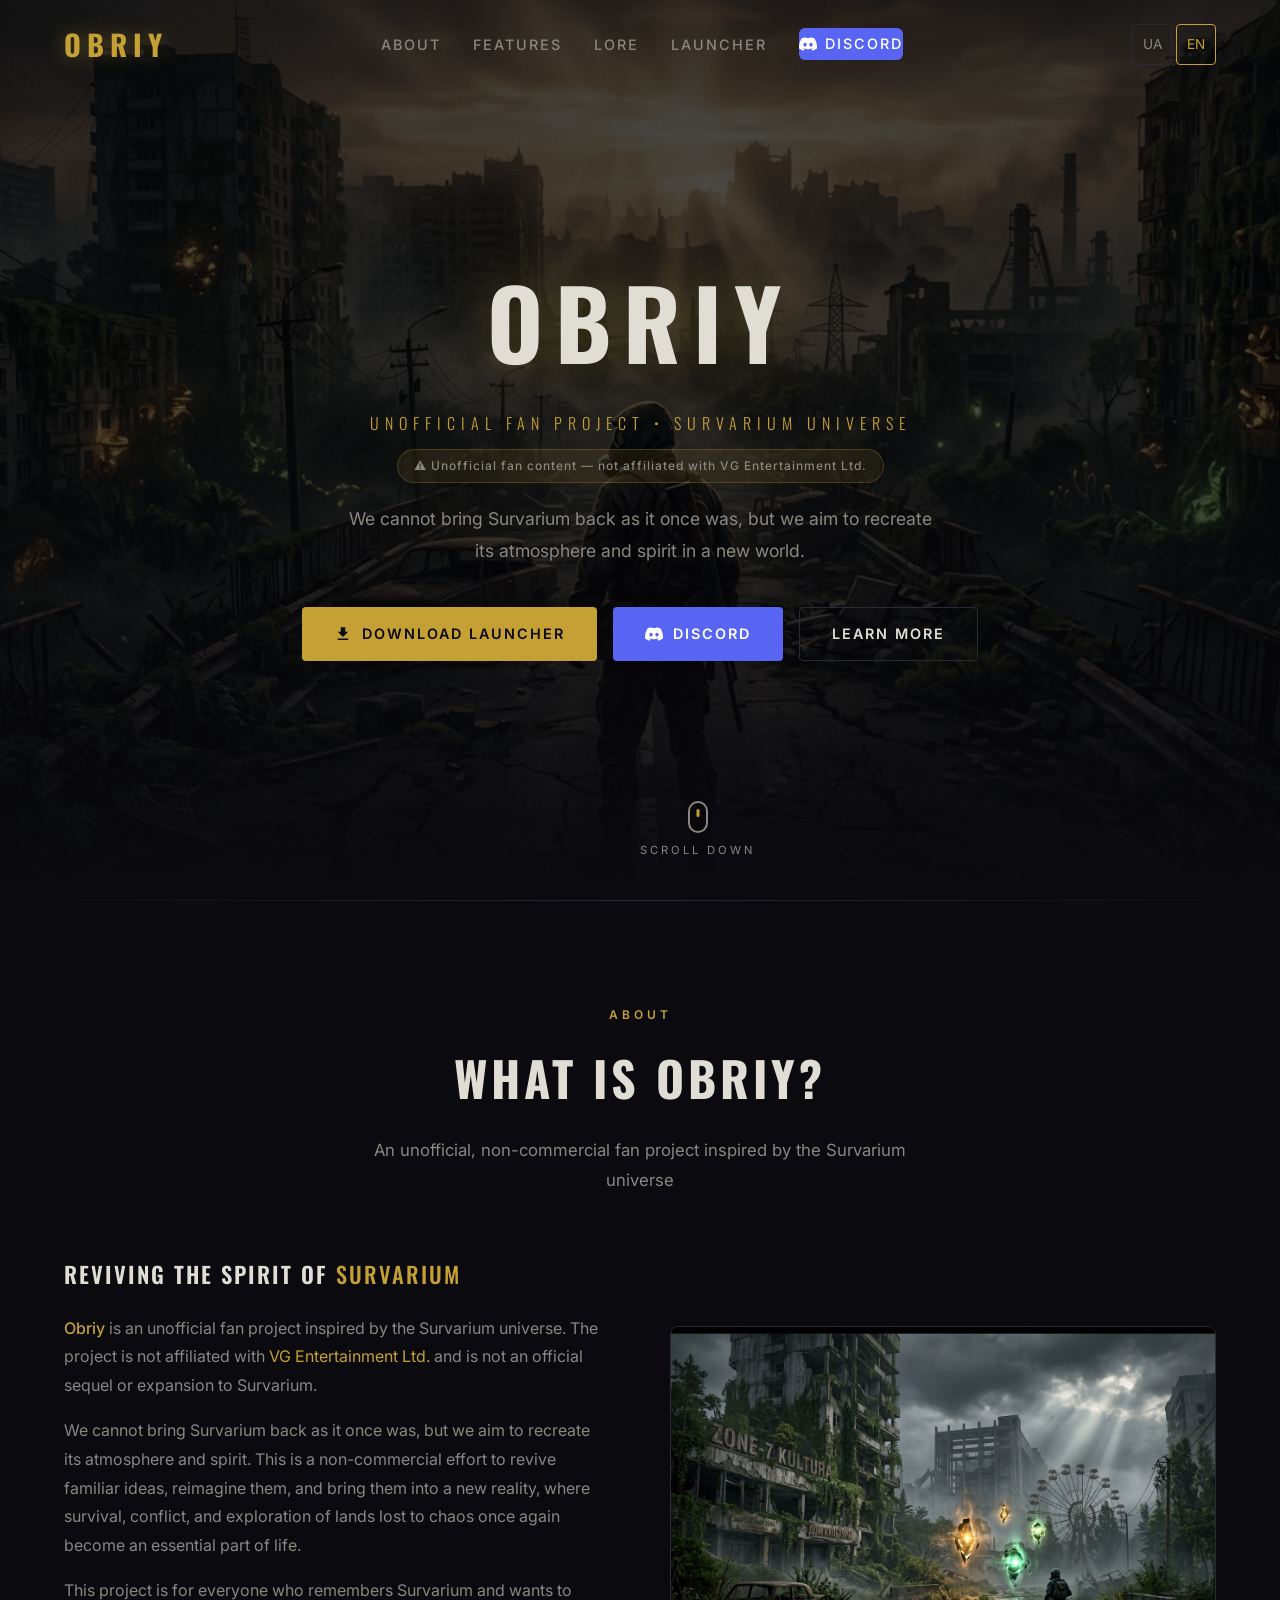
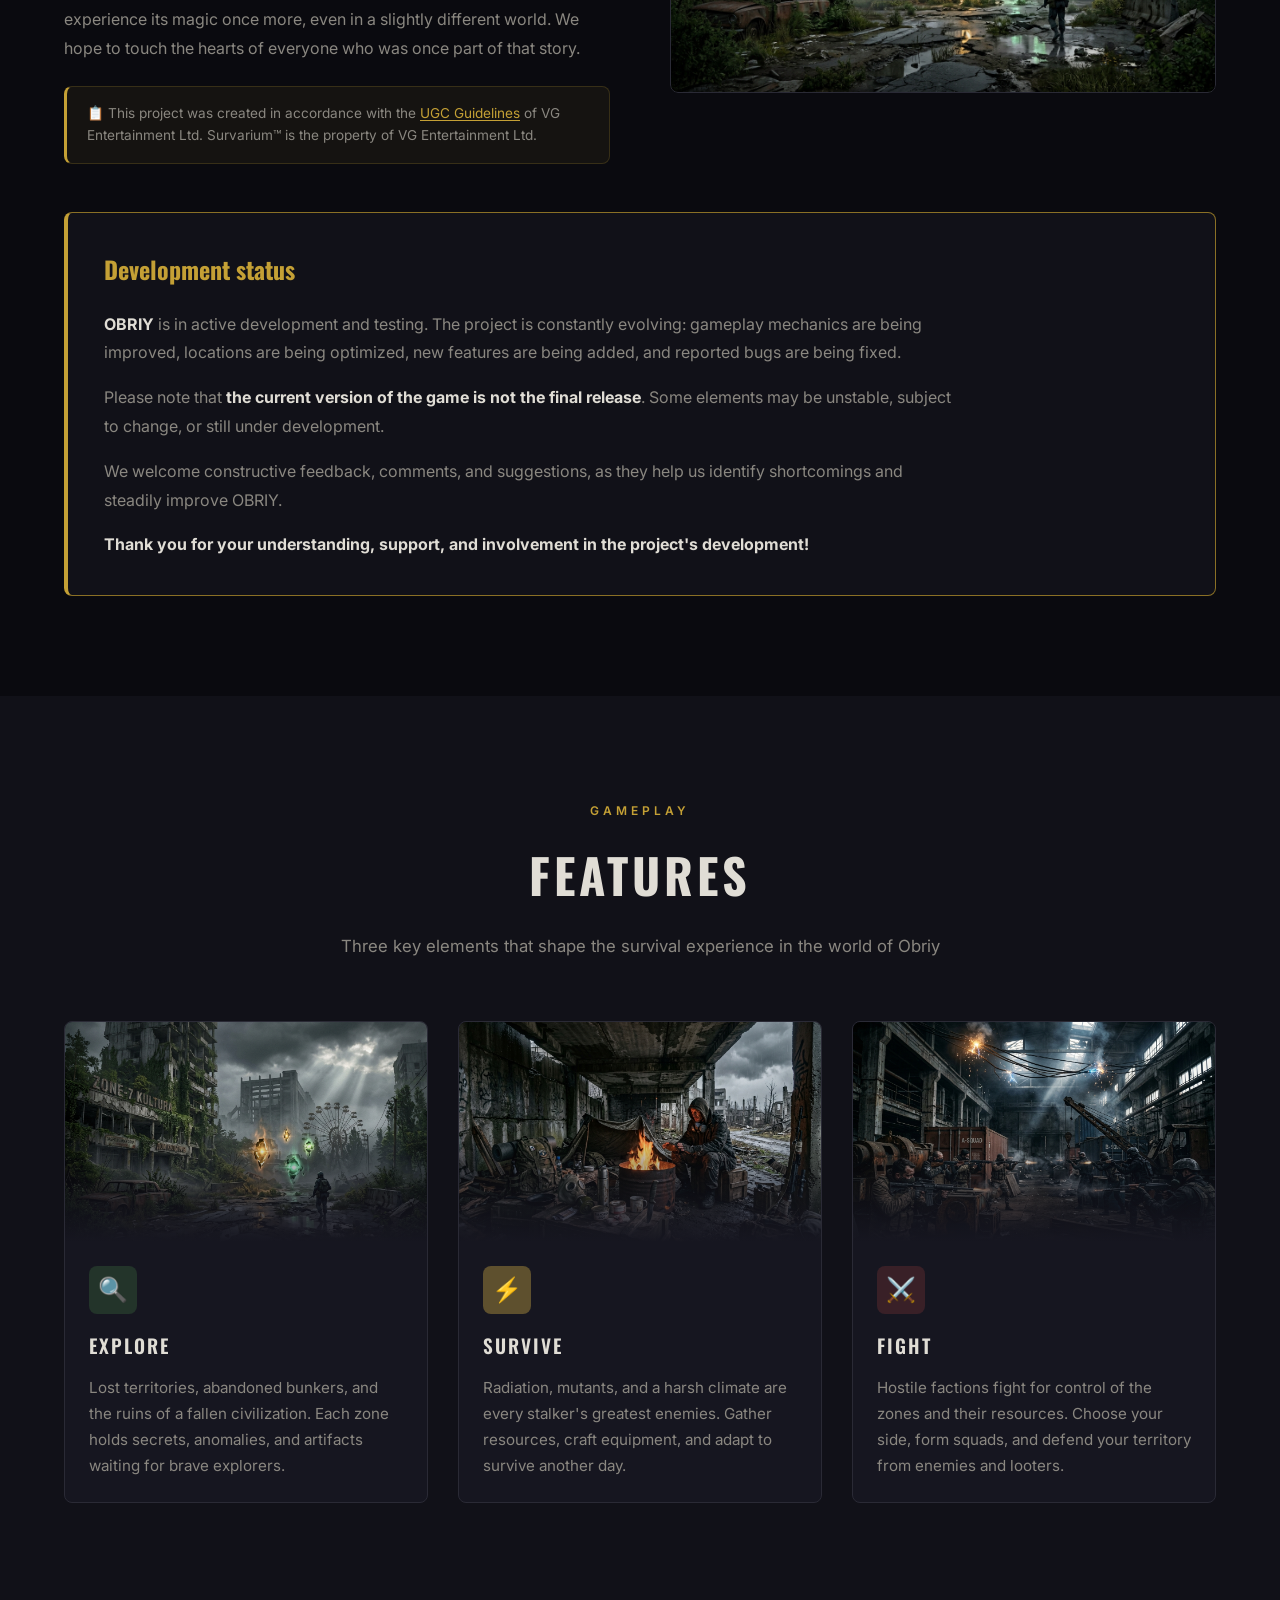
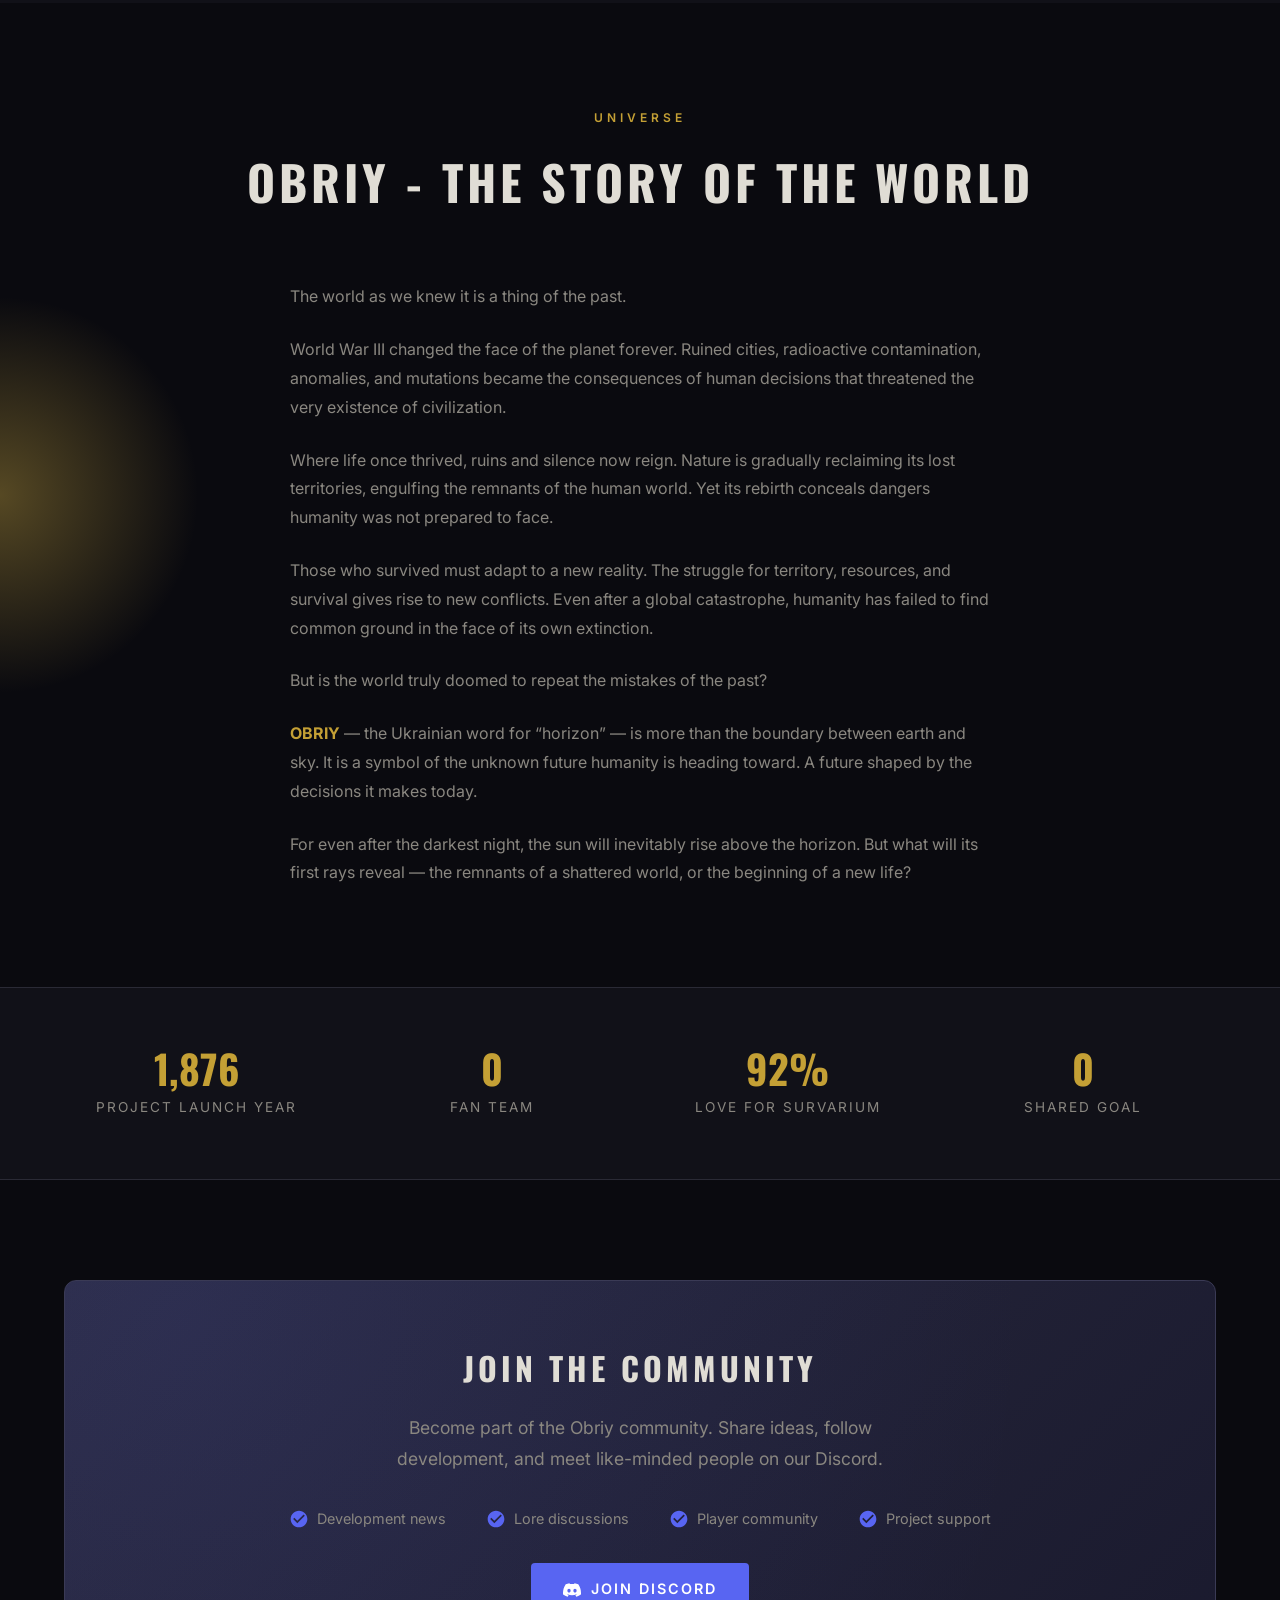
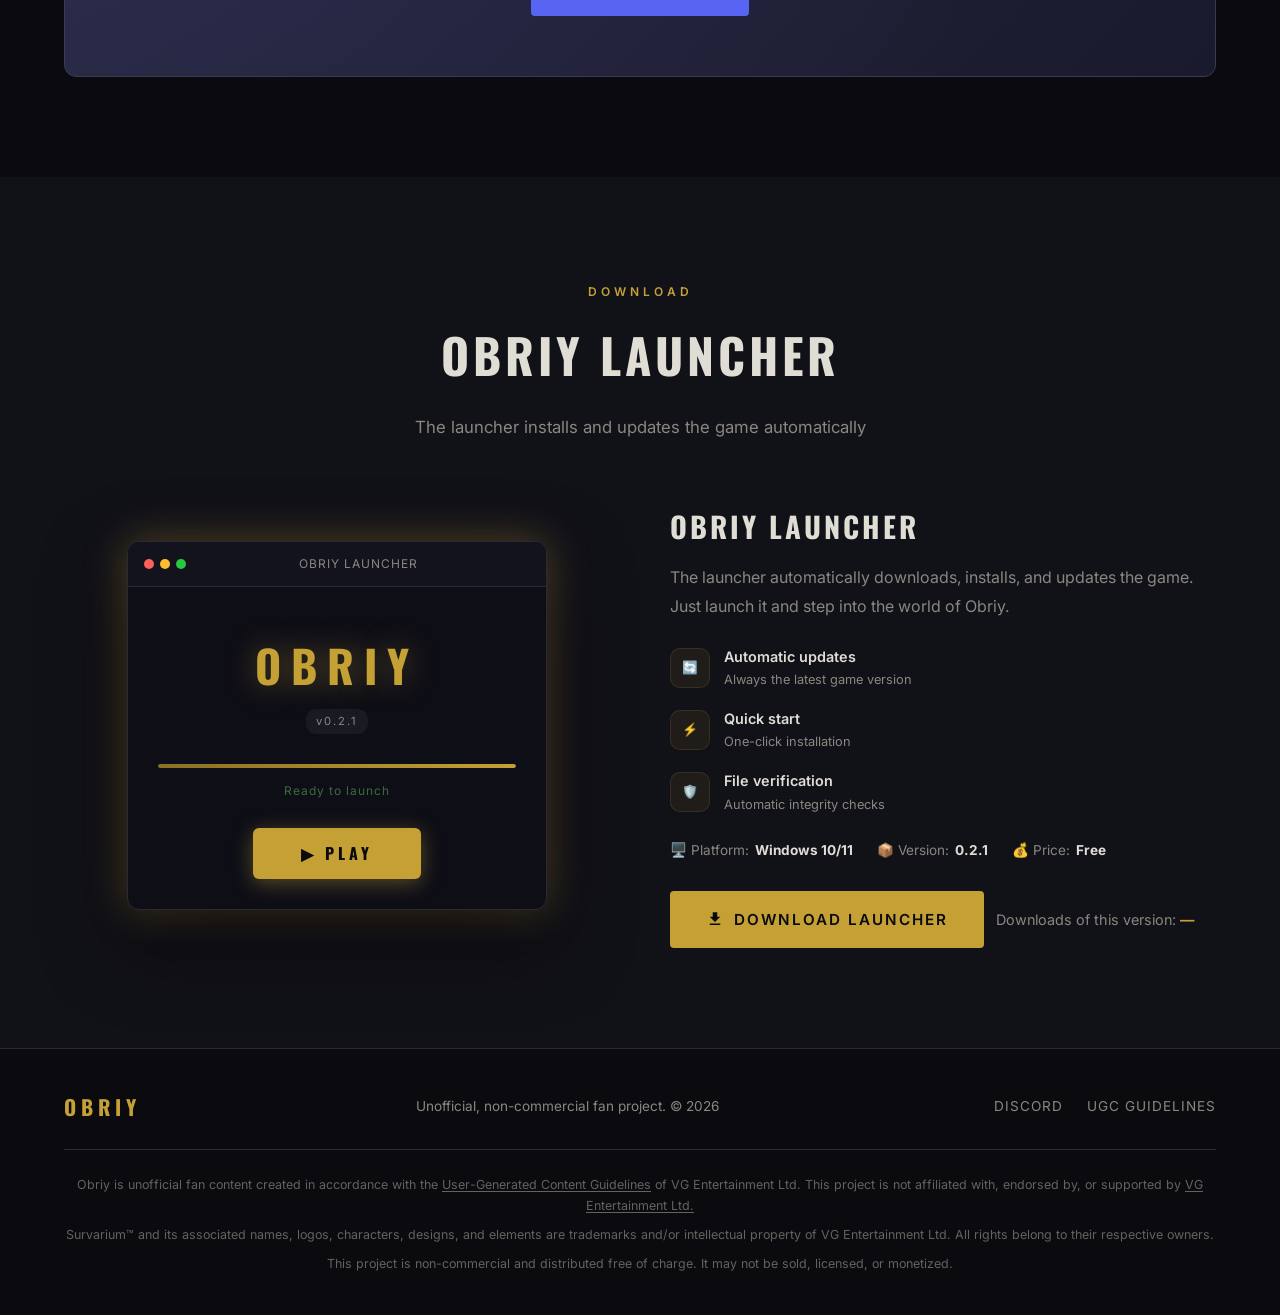
==== commit 1cefe1da: "Оновлення запускача версія 0.2.1" ====
--- a/en.html
+++ b/en.html
@@ -102,7 +102,7 @@
         We cannot bring Survarium back as it once was, but we aim to recreate its atmosphere and spirit in a new world.
       </p>
       <div class="hero-actions">
-        <a href="https://github.com/ObriyGame/Obriy/releases/download/Launcher_Setup_0.1.1/OBRIY_Launcher_Setup_0.1.1.exe" class="btn btn-primary">
+        <a href="https://github.com/ObriyGame/Obriy/releases/download/Launcher_Setup_0.1.1/OBRIY_Launcher_Setup_0.2.1.exe" class="btn btn-primary">
           <svg viewBox="0 0 24 24" xmlns="http://www.w3.org/2000/svg"><path d="M19 9h-4V3H9v6H5l7 7 7-7zM5 18v2h14v-2H5z"/></svg>
           Download launcher
         </a>
@@ -344,7 +344,7 @@
             <div class="launcher-body">
               <div class="launcher-logo-area">
                 <span class="launcher-logo-text">OBRIY</span>
-                <span class="launcher-version">v0.1.1</span>
+                <span class="launcher-version">v0.2.1</span>
               </div>
               <div class="launcher-progress">
                 <div class="launcher-progress-bar">
@@ -390,15 +390,16 @@
 
           <div class="download-meta">
             <span>🖥️ Platform: <strong>Windows 10/11</strong></span>
-            <span>📦 Version: <strong>0.1.1</strong></span>
+            <span>📦 Version: <strong>0.2.1</strong></span>
             <span>💰 Price: <strong>Free</strong></span>
           </div>
 
           <div class="download-actions">
-            <a href="https://github.com/ObriyGame/Obriy/releases/download/Launcher_Setup_0.1.1/OBRIY_Launcher_Setup_0.1.1.exe" class="btn btn-primary btn-lg">
+            <a href="https://github.com/ObriyGame/Obriy/releases/download/Launcher_Setup_0.1.1/OBRIY_Launcher_Setup_0.2.1.exe" class="btn btn-primary btn-lg">
               <svg viewBox="0 0 24 24" xmlns="http://www.w3.org/2000/svg"><path d="M19 9h-4V3H9v6H5l7 7 7-7zM5 18v2h14v-2H5z"/></svg>
               Download launcher
             </a>
+            <span class="download-counter" aria-live="polite">Downloads of this version: <strong data-download-count data-unavailable="Statistics temporarily unavailable" aria-label="Loading download statistics">…</strong></span>
           </div>
 
         </div>
@@ -438,5 +439,6 @@
 
   <!-- Scripts -->
   <script src="js/main.js"></script>
+  <script src="js/download-count.js"></script>
 </body>
 </html>
--- a/css/style.css
+++ b/css/style.css
@@ -1454,3 +1454,13 @@
 }
 .development-notice p + p { margin-top: 16px; }
 .development-notice strong { color: var(--color-text); }
+
+/* GitHub counts downloads of the currently linked installer. */
+.download-counter {
+  color: var(--color-text-muted);
+  font-size: 0.9rem;
+  line-height: 1.6;
+  align-self: center;
+}
+.download-counter strong { color: var(--color-accent); }
+.download-actions { flex-wrap: wrap; }
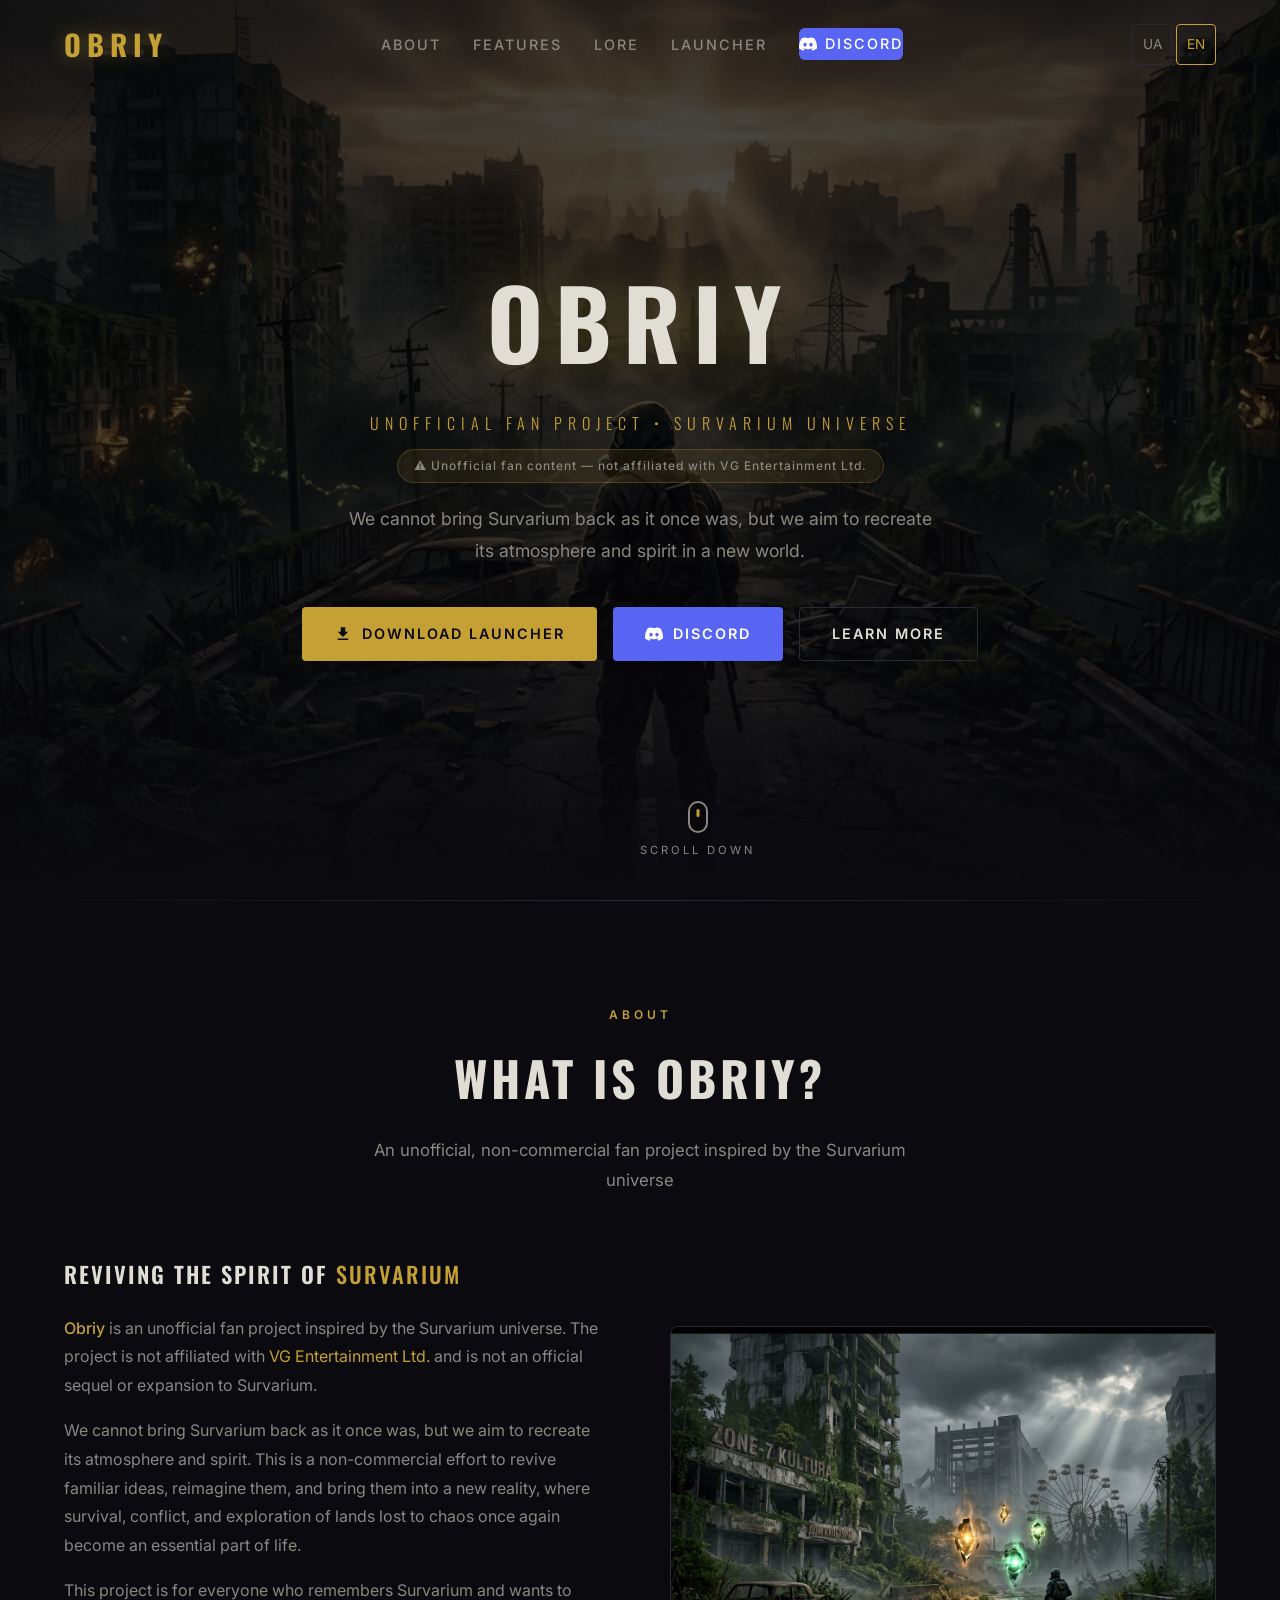
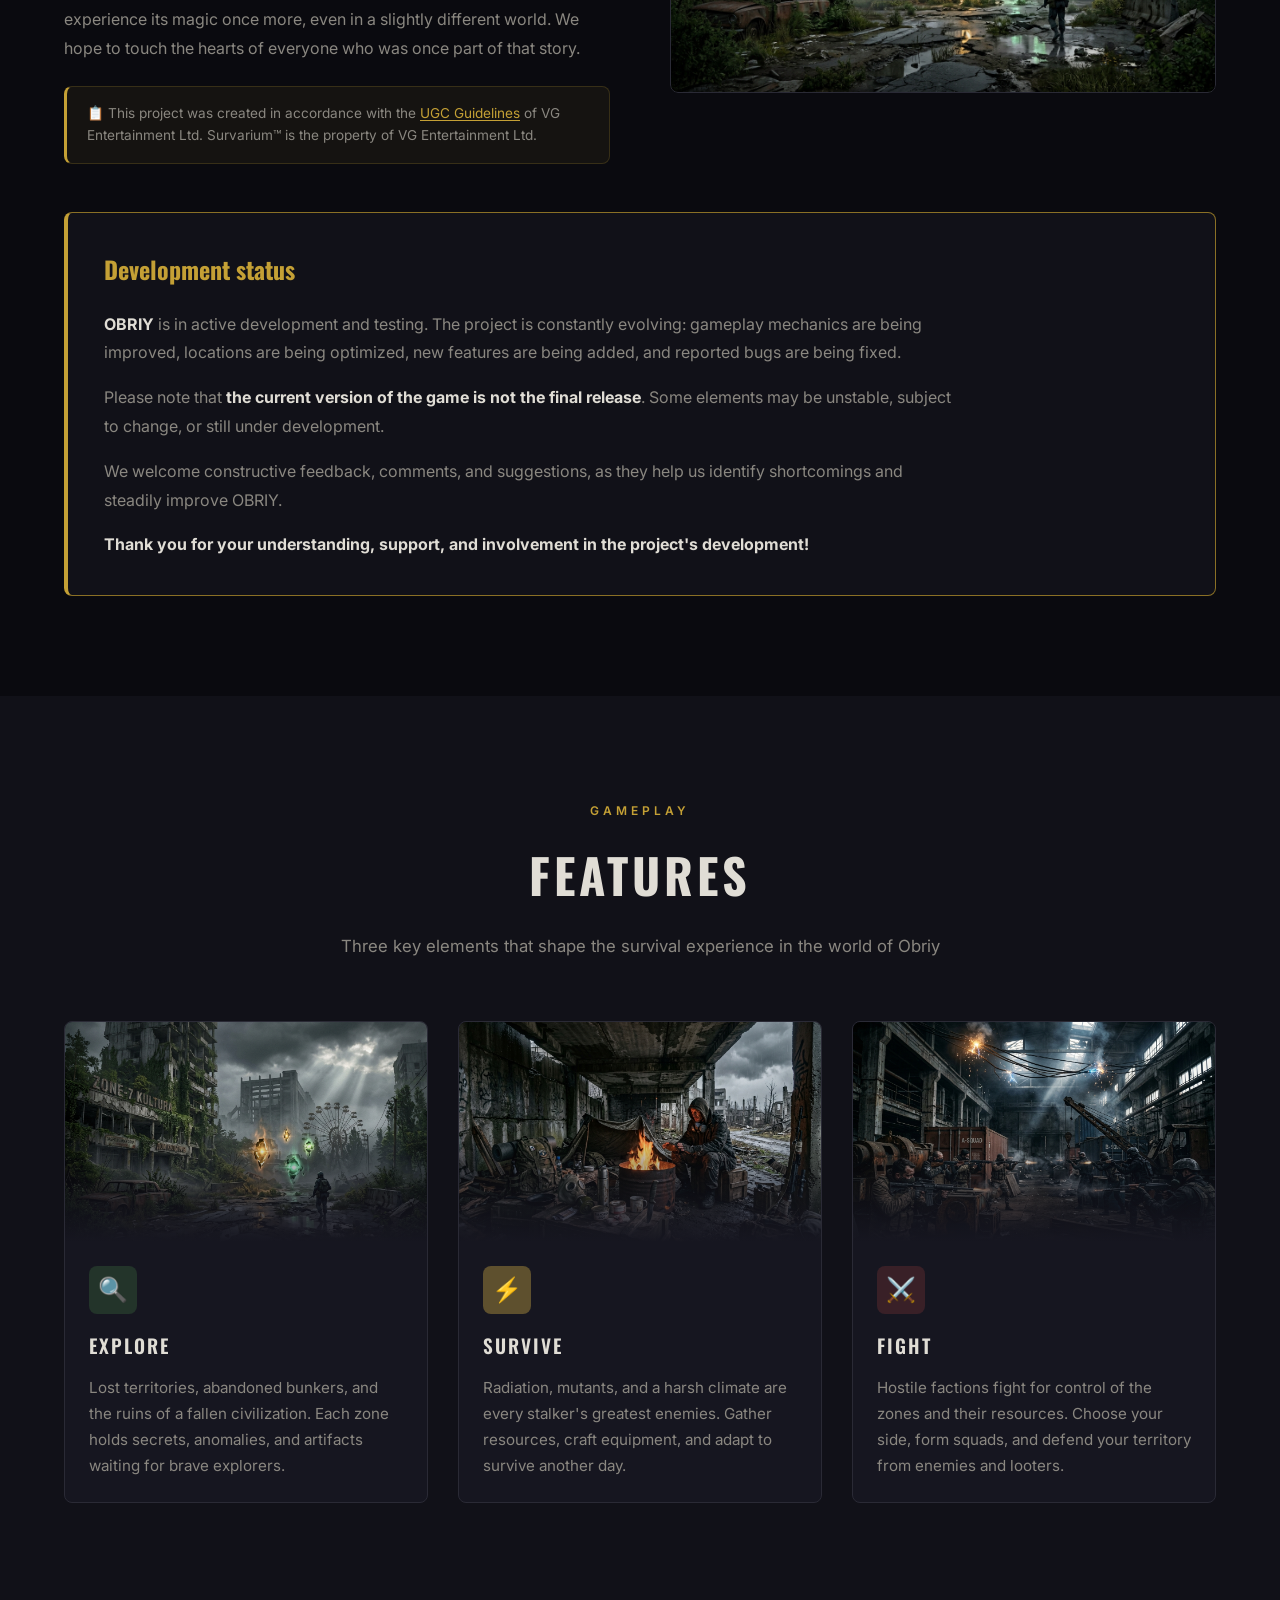
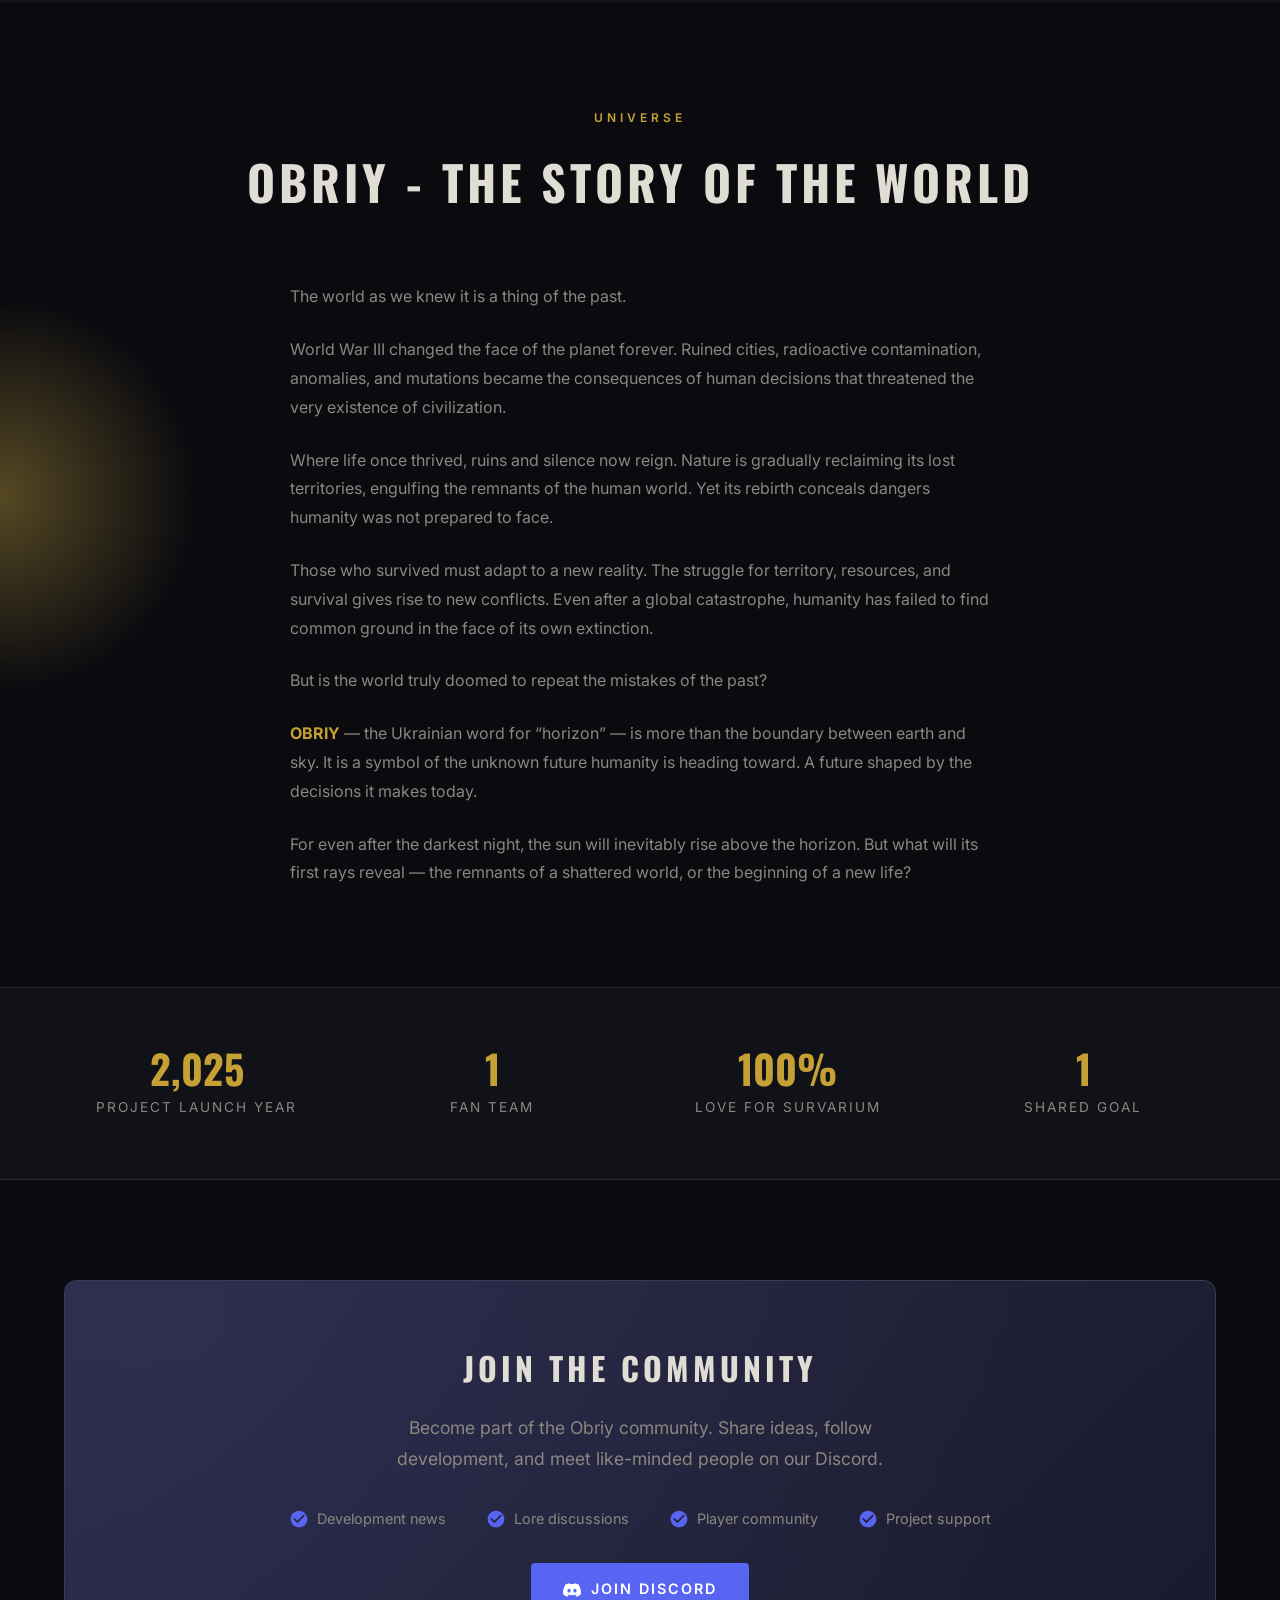
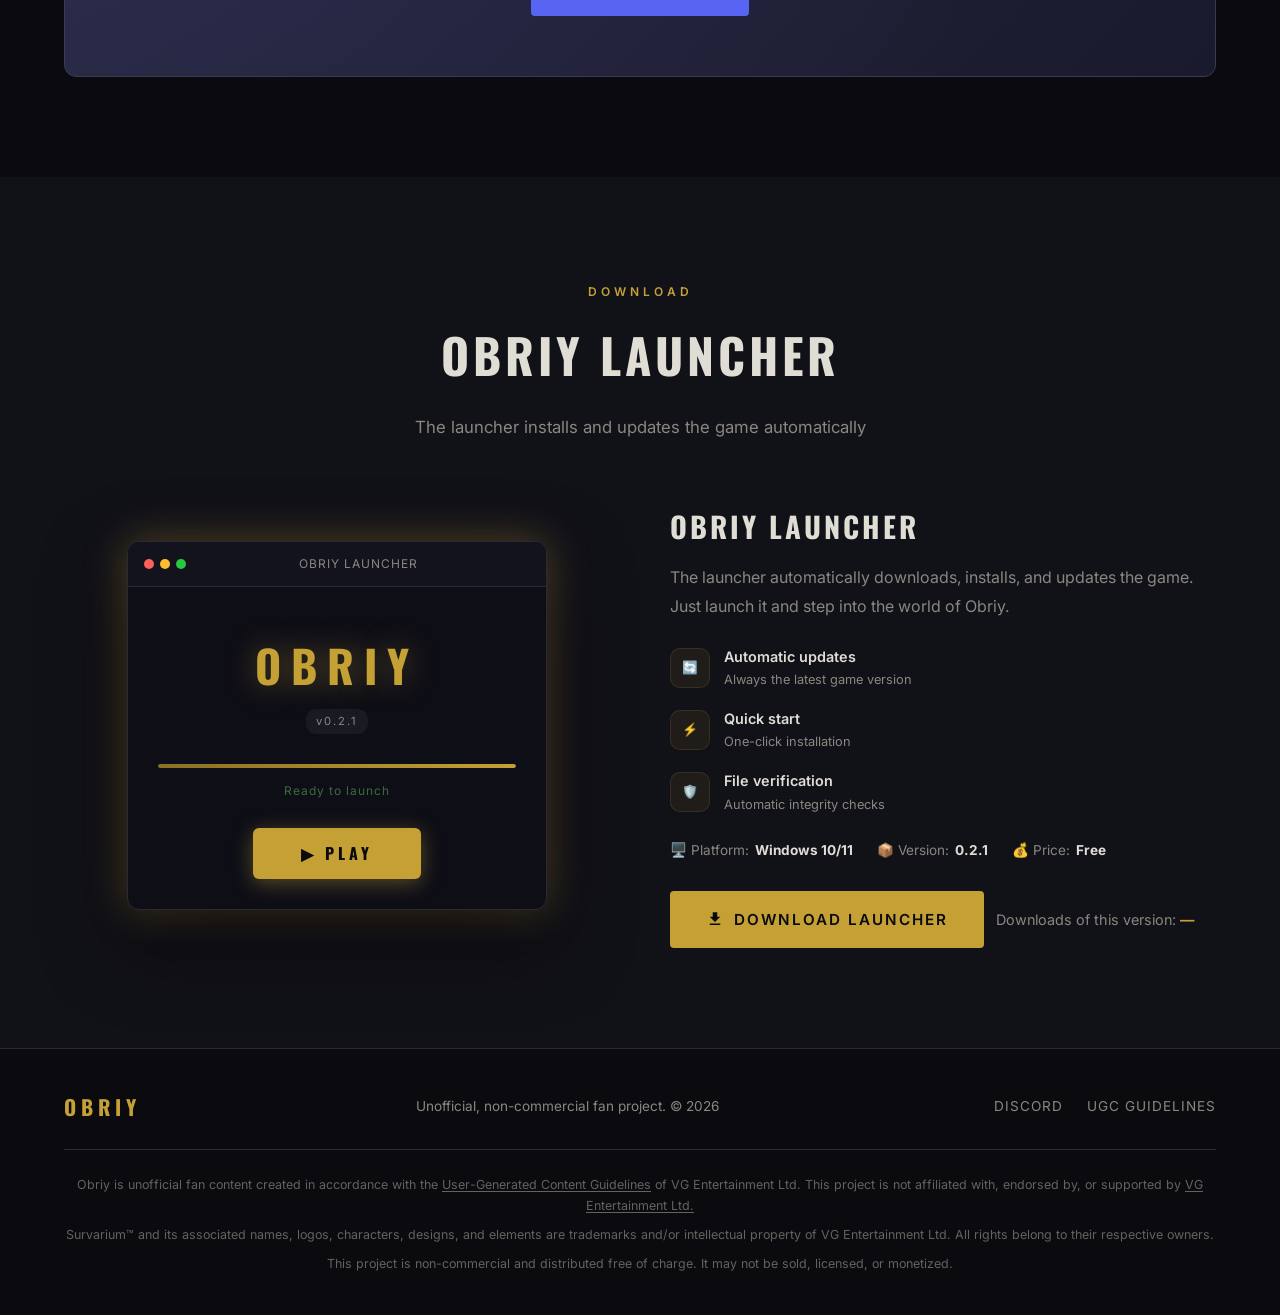
==== commit 186b71cc: "Speed up loading animations and counters Shorten the preloader and counter timings, and preload Goog" ====
--- a/en.html
+++ b/en.html
@@ -16,7 +16,8 @@
   <!-- Fonts -->
   <link rel="preconnect" href="https://fonts.googleapis.com">
   <link rel="preconnect" href="https://fonts.gstatic.com" crossorigin>
-  <link href="https://fonts.googleapis.com/css2?family=Inter:wght@300;400;500;600;700&family=Oswald:wght@300;400;500;600;700&display=swap" rel="stylesheet">
+  <link rel="preload" href="https://fonts.googleapis.com/css2?family=Inter:wght@300;400;500;600;700&family=Oswald:wght@300;400;500;600;700&display=block" as="style">
+  <link href="https://fonts.googleapis.com/css2?family=Inter:wght@300;400;500;600;700&family=Oswald:wght@300;400;500;600;700&display=block" rel="stylesheet" fetchpriority="high">
 
   <!-- Favicon -->
   <link rel="icon" type="image/svg+xml" href="data:image/svg+xml,%3Csvg xmlns='http://www.w3.org/2000/svg' viewBox='0 0 100 100'%3E%3Ctext y='.9em' font-size='90'%3E🌄%3C/text%3E%3C/svg%3E">
--- a/css/style.css
+++ b/css/style.css
@@ -96,7 +96,7 @@
   align-items: center;
   justify-content: center;
   z-index: 10000;
-  transition: opacity 0.6s ease, visibility 0.6s ease;
+  transition: opacity 0.15s ease, visibility 0.15s ease;
 }
 
 #preloader.hidden {
@@ -115,7 +115,7 @@
   letter-spacing: 8px;
   color: var(--color-accent);
   text-shadow: 0 0 30px var(--color-accent-glow);
-  animation: pulse-glow 2s ease-in-out infinite;
+  animation: pulse-glow 0.5s ease-in-out infinite;
 }
 
 .preloader-bar {
@@ -131,7 +131,7 @@
   width: 0%;
   height: 100%;
   background: var(--color-accent);
-  animation: loading-bar 2s ease-in-out forwards;
+  animation: loading-bar 0.5s ease-in-out forwards;
 }
 
 @keyframes loading-bar {
